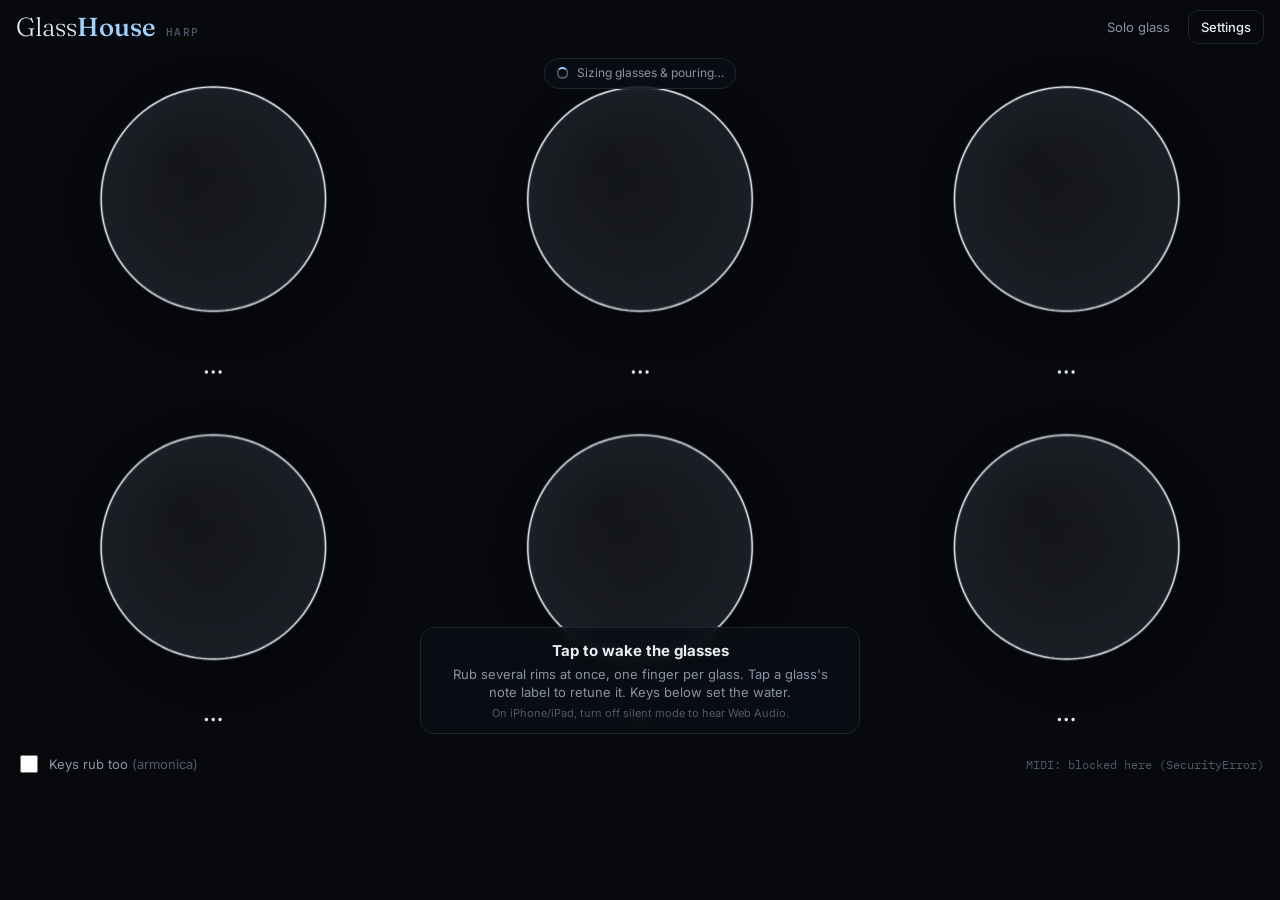
==== harp.html @ 05b10bf4 "Harp: 4-6 multi-touch glasses, auto-tuning by size + water, on-screen keys + Web MIDI, armonica mode" ====
<!DOCTYPE html>
<html lang="en">
<head>
<meta charset="utf-8">
<meta name="viewport" content="width=device-width, initial-scale=1, maximum-scale=1, user-scalable=no, viewport-fit=cover">
<title>GlassHouse · Harp</title>
<link rel="preconnect" href="https://fonts.googleapis.com">
<link href="https://fonts.googleapis.com/css2?family=Fraunces:opsz,wght@9..144,300;9..144,500&family=IBM+Plex+Mono:wght@400;500&family=Inter:wght@400;500;600&display=swap" rel="stylesheet">
<style>:root{--bg:#07090d;--card:#10151d;--line:#1d2531;--ink:#e8edf3;--dim:#8794a6;--faint:#4d5a6b;--accent:#9fd3ff;--water:#3aa6d8;--warm:#f2c38b}
*{box-sizing:border-box;-webkit-tap-highlight-color:transparent}
html,body{margin:0;height:100%;background:var(--bg);color:var(--ink);font:15px/1.4 Inter,system-ui,-apple-system,sans-serif;-webkit-font-smoothing:antialiased;overflow:hidden;overscroll-behavior:none;-webkit-user-select:none;user-select:none;-webkit-touch-callout:none}
.app{height:100dvh;display:grid;grid-template-rows:auto 1fr auto;padding:env(safe-area-inset-top) env(safe-area-inset-right) env(safe-area-inset-bottom) env(safe-area-inset-left)}
header{display:flex;justify-content:space-between;align-items:center;padding:10px 16px 6px}
.brand{display:flex;align-items:baseline;gap:10px}
h1{font:300 26px/1 Fraunces,Georgia,serif;margin:0}h1 span{font-weight:500;color:var(--accent)}
.mode{font:500 11px "IBM Plex Mono",monospace;letter-spacing:.12em;text-transform:uppercase;color:var(--faint)}
nav{display:flex;gap:8px;align-items:center}
a.solo{color:var(--dim);font-size:13px;text-decoration:none;padding:7px 10px}
button{font:500 13px Inter,sans-serif;color:var(--ink);background:#151c26;border:1px solid var(--line);border-radius:10px;padding:8px 12px;cursor:pointer}
button.ghost{background:transparent}
button.primary{background:#1c3348;border-color:#2a4a66;color:#d7ecff}
.stagewrap{position:relative;min-height:0}
#stage{position:absolute;inset:0;width:100%;height:100%;display:block;touch-action:none}
.keysbar{padding:4px 10px 10px}
.keyopts{display:flex;justify-content:space-between;align-items:center;padding:2px 6px 6px;gap:10px}
.tog{display:flex;align-items:center;gap:8px;font-size:13px;color:var(--dim)}
.tog em{font-style:normal;color:var(--faint)}
.tog input{width:18px;height:18px;accent-color:#9fd3ff}
.midi{font:12px "IBM Plex Mono",monospace;color:var(--faint);text-align:right;white-space:nowrap;overflow:hidden;text-overflow:ellipsis}
.midi.on{color:var(--accent)}
#keys{width:100%;height:clamp(70px,12vh,120px);display:block;touch-action:none;border-radius:10px}
.hint{position:absolute;left:0;right:0;bottom:12px;display:flex;justify-content:center;pointer-events:none;transition:opacity .4s}
.hint.gone{opacity:0}
.hint-in{display:flex;flex-direction:column;gap:4px;align-items:center;text-align:center;background:rgba(10,14,20,.82);border:1px solid var(--line);border-radius:14px;padding:12px 16px;max-width:440px;backdrop-filter:blur(6px)}
.hint-in span{color:var(--dim);font-size:13px}.hint-in small{color:var(--faint);font-size:11px}
.busy{position:absolute;top:8px;left:50%;transform:translateX(-50%);display:flex;gap:8px;align-items:center;background:rgba(10,14,20,.85);border:1px solid var(--line);border-radius:20px;padding:6px 12px;font-size:12px;color:var(--dim);opacity:0;transition:opacity .2s;pointer-events:none}
.busy.on{opacity:1}
.spin{width:12px;height:12px;border-radius:50%;border:2px solid var(--faint);border-top-color:var(--accent);animation:sp .8s linear infinite}@keyframes sp{to{transform:rotate(360deg)}}
.sheet{position:fixed;inset:0;display:flex;align-items:flex-end;justify-content:center;background:rgba(0,0,0,.35);opacity:0;pointer-events:none;transition:opacity .2s;z-index:5}
.sheet.on{opacity:1;pointer-events:auto}
.sheet-in{width:min(560px,100%);max-height:86dvh;overflow:auto;background:var(--card);border:1px solid var(--line);border-radius:20px 20px 0 0;padding:14px 18px calc(18px + env(safe-area-inset-bottom));-webkit-user-select:none;user-select:none}
.sheet-head{display:flex;justify-content:space-between;align-items:center;margin-bottom:8px}
.ed-note{display:flex;gap:8px;align-items:center;justify-content:center;margin:6px 0}
.ed-note button{min-width:52px;padding:12px 10px}
.ed-big{display:flex;flex-direction:column;align-items:center;min-width:120px}
.ed-big b{font:300 34px/1 Fraunces,serif}.ed-big span{font:12px "IBM Plex Mono",monospace;color:var(--dim)}
.ed-sub{color:var(--faint);font-size:12.5px;margin:8px 0}
.row{display:flex;flex-direction:column;gap:6px;margin:6px 0 10px}
.row label{font-size:13px;color:var(--dim);display:flex;justify-content:space-between}
.row em{font:normal 500 12.5px "IBM Plex Mono",monospace;color:var(--ink)}
.grid2{display:grid;grid-template-columns:1fr 1fr;gap:0 14px}
.btns{display:flex;gap:8px;flex-wrap:wrap;margin:4px 0 10px}
input[type=range]{width:100%;accent-color:#9fd3ff;height:26px}
select{appearance:none;-webkit-appearance:none;background:#0b0f15;color:var(--ink);border:1px solid var(--line);border-radius:10px;padding:9px 12px;font:inherit;font-size:14px;width:100%}
.seg{display:flex;background:#0b0f15;border:1px solid var(--line);border-radius:11px;padding:3px;gap:3px}
.seg button{flex:1;background:transparent;border:0;color:var(--dim);padding:8px 6px;border-radius:8px}
.seg button.on{background:#1d2735;color:var(--ink)}
</style>
</head>
<body>
<div class="app">
  <header>
    <div class="brand"><h1>Glass<span>House</span></h1><span class="mode">harp</span></div>
    <nav>
      <a href="index.html" class="solo">Solo glass</a>
      <button id="settingsBtn" class="ghost">Settings</button>
    </nav>
  </header>

  <div class="stagewrap">
    <canvas id="stage" aria-label="Glass harp. Rub rims with one finger per glass; tap inside a glass to flick it; tap a label to retune."></canvas>
    <div id="hint" class="hint"><div class="hint-in"><b>Tap to wake the glasses</b><span>Rub several rims at once, one finger per glass. Tap a glass's note label to retune it. Keys below set the water.</span><small>On iPhone/iPad, turn off silent mode to hear Web Audio.</small></div></div>
    <div id="busy" class="busy"><div class="spin"></div><span id="busyMsg">Tuning…</span></div>
  </div>

  <div class="keysbar">
    <div class="keyopts">
      <label class="tog"><input type="checkbox" id="autorub"><span>Keys rub too <em>(armonica)</em></span></label>
      <span id="midiStat" class="midi">MIDI: —</span>
    </div>
    <canvas id="keys" aria-label="Keyboard: each key fills a glass with water to that pitch"></canvas>
  </div>
</div>

<div id="sheet" class="sheet">
  <div class="sheet-in">
    <div class="sheet-head"><b id="edTitle">Glass</b><button id="edClose" class="ghost">Done</button></div>
    <div class="ed-note">
      <button data-d="-12">−oct</button><button data-d="-1">−1</button>
      <div class="ed-big"><b id="edNote">C5</b><span id="edHz">—</span></div>
      <button data-d="1">+1</button><button data-d="12">+oct</button>
    </div>
    <p class="ed-sub">Changing the note re-sizes the glass and pours water to hit the pitch. Or set it by hand:</p>
    <div class="row"><label>Water <em id="edFillOut">—</em></label><input id="edFill" type="range" min="0" max="95" step="0.25"></div>
    <div class="row"><label>Size <em id="edSizeOut">—</em></label><input id="edSize" type="range" min="50" max="160" step="1"></div>
    <div class="row"><label>Shape</label><select id="edShape"></select></div>
  </div>
</div>

<div id="settings" class="sheet">
  <div class="sheet-in">
    <div class="sheet-head"><b>Harp settings</b><button id="setClose" class="ghost">Done</button></div>
    <div class="grid2">
      <div class="row"><label>Glasses</label><div class="seg" id="count"><button data-v="4">4</button><button data-v="5">5</button><button data-v="6" class="on">6</button></div></div>
      <div class="row"><label>Material</label><select id="material"></select></div>
    </div>
    <div class="grid2">
      <div class="row"><label>Root</label><select id="root"></select></div>
      <div class="row"><label>Scale</label><select id="scale"></select></div>
    </div>
    <div class="btns"><button id="tuneScale" class="primary">Tune to scale</button><button id="spread">Spread sizes for keyboard</button></div>
    <div class="row"><label>Finger pressure <em id="pressOut">1.00 N</em></label><input id="press" type="range" min="0.2" max="3" step="0.05" value="1"></div>
    <div class="row"><label>Finger</label><div class="seg" id="cond"><button data-v="wet" class="on">Wet &amp; clean</button><button data-v="dry">Dry</button><button data-v="oily">Oily</button></div></div>
    <div class="grid2">
      <div class="row"><label>Room <em id="reverbOut">30%</em></label><input id="reverb" type="range" min="0" max="100" value="30"></div>
      <div class="row"><label>Volume <em id="volOut">80%</em></label><input id="vol" type="range" min="0" max="100" value="80"></div>
    </div>
    <p class="ed-sub">Each glass is the same physics as the solo page (shell FE, potential-flow water, stick–slip finger), running as an independent voice. A glass's pitch range is set by its size: water can only lower it, by about 9–11 semitones from empty to nearly full.</p>
  </div>
</div>
<script type="text/plain" id="dsp-src">/*  GlassHouse — real-time dynamics (runs inside the AudioWorklet)
 *  ------------------------------------------------------------
 *  Each wet mode (n, m) is a degenerate pair (cos n·θ / sin n·θ shapes). A real
 *  glass is never perfectly axisymmetric, so the pair is split by a tiny
 *  fraction about a fixed "defect" axis — this is what makes real glasses beat.
 *
 *  Finger = fingertip pad: mass m_p on a shear spring/damper (skin) whose base
 *  is your fingertip moving round the rim. Pad ↔ glass contact obeys a
 *  velocity-weakening (Stribeck) friction law, solved implicitly every
 *  sub-step: stick if the force needed to keep zero slip is below μs·F_N,
 *  otherwise slip with μ(|v_rel|)·F_N. The glass side of that solve uses the
 *  exact one-step mobility of all modes at the contact point, so stick–slip
 *  locks to the glass resonance on its own — nothing is told what pitch to make.
 *  Skin also damps radial/axial rim motion under the finger (∝ F_N^0.7).
 *  Sound = far-field pressure from each mode's radiated power with its cos(nθ)
 *  directivity, picked up at two virtual mics in front of the glass.
 */
(function (root) {
  'use strict';
  const TAU = Math.PI * 2;
  const wrap = a => { a = (a + Math.PI) % TAU; if (a < 0) a += TAU; return a - Math.PI; };

  const FINGER = {
    wet:  { mu0: 0.60, d: 0.15, eps: 0.05, beta: 0.0, Dc: 2e-6, vAge: 0.002 },
    dry:  { mu0: 0.85, d: 0.03,  eps: 0.001, beta: 0.6, Dc: 2e-6, vAge: 0.002 },
    oily: { mu0: 0.22, d: 0.004, eps: 0.003, beta: 0.0, Dc: 2e-6, vAge: 0.002 },
  };

  // steady-state friction: logarithmic velocity weakening (rate-and-state form) + viscous term
  function muSteady(fr, v) { return Math.max(0.02, fr.mu0 - fr.d * Math.log((v + fr.eps) / 0.1) + fr.beta * v); }

  class GlassVoice {
    constructor(fs, opt) {
      this.fs = fs; this.os = (opt && opt.os) || 2; this.dt = 1 / (fs * this.os);
      this.N = 0; this.cap = 64; this.alloc(this.cap);
      this.keys = []; this.alpha = 0.37; this.split = 3e-4;
      this.Rrim = 0.036;
      // finger
      this.down = false; this.theta = 0; this.thetaT = 0; this.omT = 0; this.omS = 0;
      this.FN = 1.0; this.fr = FINGER.wet; this.mu = 0.7;
      this.mp = 3e-5; this.kp = 1000; this.cp = 1.5;   // fingertip shear impedance (Wiertlewski & Hayward 2012) this.xp = 0; this.vp = 0; this.vb = 0;
      this.cc0 = 3.0; this.rough = 0.01; this.ridge = 4.5e-4; this.ridgePh = 0; this.nz = 0;
      // taps
      this.tapT = -1; this.tapDur = 4e-4; this.tapF = 0; this.tapTh = 0;
      // mics: viewer is at the bottom of the screen (theta = +pi/2), mics +-25 deg
      this.mic = [Math.PI / 2 + 0.44, Math.PI / 2 - 0.44];
      this.gain = 1 / 0.25;                            // 0.25 Pa -> full scale
      this.stickCount = 0; this.stepCount = 0; this.pAcc = 0; this.pN = 0;
      this.seed = 12345;
    }
    alloc(n) {
      const F = () => new Float64Array(n);
      this.q = F(); this.v = F(); this.w2 = F(); this.dc = F(); this.om = F();
      this.nn = new Int32Array(n); this.isB = new Uint8Array(n);
      this.aT = F(); this.aR = F(); this.aA = F(); this.gL = F(); this.gR = F(); this.G = F();
      this.pT = F(); this.pR = F(); this.pA = F(); this.vs = F();
    }
    rand() { this.seed = (this.seed * 1664525 + 1013904223) >>> 0; return this.seed / 4294967296 * 2 - 1; }

    setModes(list, opt) {
      opt = opt || {};
      if (opt.split != null) this.split = opt.split;
      if (opt.alpha != null) this.alpha = opt.alpha;
      if (opt.Rrim) this.Rrim = opt.Rrim;
      const oldIdx = new Map(); this.keys.forEach((k, i) => oldIdx.set(k, i));
      const oq = this.q, ov = this.v;
      const lim = 1.7 / this.dt, need = list.length * 2;
      if (need > this.cap) { this.cap = need; }
      const q = new Float64Array(this.cap), v = new Float64Array(this.cap);
      const keep = this.q; this.alloc(this.cap);
      const keys = []; let k = 0;
      for (const m of list) {
        if (m.omega > lim) continue;
        for (let b = 0; b < 2; b++) {
          const key = m.key + (b ? 'B' : 'A'), j = oldIdx.get(key);
          if (j != null) { q[k] = oq[j]; v[k] = ov[j]; }
          const om = m.omega * (1 + (b ? 0.5 : -0.5) * this.split);
          this.om[k] = om;
          this.w2[k] = Math.pow(2 / this.dt * Math.sin(om * this.dt / 2), 2);  // pre-warped for symplectic Euler
          this.dc[k] = 2 * m.zeta * om;
          this.nn[k] = m.n; this.isB[k] = b;
          this.aT[k] = m.rimV; this.aR[k] = m.rimR; this.aA[k] = m.rimA; this.G[k] = m.G;
          const fL = this.mic[0] - this.alpha, fR = this.mic[1] - this.alpha;
          this.gL[k] = m.G * (b ? Math.sin(m.n * fL) : Math.cos(m.n * fL));
          this.gR[k] = m.G * (b ? Math.sin(m.n * fR) : Math.cos(m.n * fR));
          keys.push(key); k++;
        }
      }
      this.q = q; this.v = v; this.N = k; this.keys = keys;
    }

    setFinger(f) {
      if (f.FN != null) this.FN = f.FN;
      if (f.cond) this.fr = FINGER[f.cond] || FINGER.wet;
      if (f.down != null) {
        if (f.down && !this.down) { this.mu = muSteady(this.fr, 0); this.theta = f.theta; this.thetaT = f.theta; this.omS = 0; this.xp = 0; this.vp = 0; }
        this.down = f.down;
      }
      if (f.theta != null) this.thetaT = f.theta;
      if (f.omega != null) this.omT = f.omega;
    }
    // true when the glass is silent and untouched: skip it entirely (saves CPU with many glasses)
    quiet() {
      if (this.down || this.tapT >= 0) return false;
      let e = 0; for (let k = 0; k < this.N; k++) e += this.G[k] * (Math.abs(this.v[k]) + this.om[k] * Math.abs(this.q[k]));
      if (e < 3e-6) { if (e > 0) { this.q.fill(0); this.v.fill(0); } return true; }
      return false;
    }
    tap(theta, force) { this.tapT = 0; this.tapTh = theta; this.tapF = force || 6; }
    damp() { this.q.fill(0); this.v.fill(0); }

    // shape factors for oscillator k at angle th
    process(outL, outR, len) {
      const dt = this.dt, os = this.os, N = this.N, fr = this.fr;
      const q = this.q, v = this.v, w2 = this.w2, dc = this.dc, nn = this.nn, isB = this.isB;
      const aT = this.aT, aR = this.aR, aA = this.aA, pT = this.pT, pR = this.pR, pA = this.pA, vs = this.vs;
      const cn = new Float64Array(8), snn = new Float64Array(8), tc = new Float64Array(8), ts = new Float64Array(8);
      const aW = 1 - Math.exp(-dt / 0.018);
      for (let i = 0; i < len; i++) {
        let accL = 0, accR = 0;
        for (let o = 0; o < os; o++) {
          // ---- finger kinematics (smoothed velocity, soft position lock)
          if (this.down) {
            this.omS += (this.omT - this.omS) * aW;
            this.thetaT += this.omT * dt;
            this.theta += this.omS * dt + wrap(this.thetaT - this.theta) * 25 * dt;
            this.vb = this.Rrim * this.omS;
          }
          const ph = this.theta - this.alpha, c1 = Math.cos(ph), s1 = Math.sin(ph);
          cn[0] = 1; snn[0] = 0; cn[1] = c1; snn[1] = s1;
          for (let n = 2; n < 8; n++) { cn[n] = cn[n - 1] * c1 - snn[n - 1] * s1; snn[n] = snn[n - 1] * c1 + cn[n - 1] * s1; }
          let tapping = false, Ft = 0;
          if (this.tapT >= 0) {
            const tp = this.tapTh - this.alpha, c = Math.cos(tp), s = Math.sin(tp);
            tc[0] = 1; ts[0] = 0; tc[1] = c; ts[1] = s;
            for (let n = 2; n < 8; n++) { tc[n] = tc[n - 1] * c - ts[n - 1] * s; ts[n] = ts[n - 1] * c + tc[n - 1] * s; }
            Ft = -this.tapF * Math.sin(Math.PI * this.tapT / this.tapDur);          // inward radial push
            tapping = true; this.tapT += dt; if (this.tapT > this.tapDur) this.tapT = -1;
          }
          // ---- contact geometry + explicit forces
          let vr = 0, va = 0, Y = 0;
          for (let k = 0; k < N; k++) {
            const n = nn[k], C = cn[n], S = snn[n];
            if (isB[k]) { pT[k] = -aT[k] * C; pR[k] = aR[k] * S; pA[k] = aA[k] * S; }
            else { pT[k] = aT[k] * S; pR[k] = aR[k] * C; pA[k] = aA[k] * C; }
            vr += pR[k] * v[k]; va += pA[k] * v[k]; Y += pT[k] * pT[k];
          }
          const cc = this.down ? this.cc0 * Math.sqrt(this.FN) : 0;
          const Fr = -cc * vr, Fa = -cc * va;
          let vg = 0;
          for (let k = 0; k < N; k++) {
            let Q = pR[k] * Fr + pA[k] * Fa;
            if (tapping) { const n = nn[k]; Q += Ft * aR[k] * (isB[k] ? ts[n] : tc[n]); }
            const vk = (v[k] + dt * (-w2[k] * q[k] + Q)) / (1 + dc[k] * dt);
            vs[k] = vk; vg += pT[k] * vk;
          }
          // ---- friction (implicit)
          let F = 0;
          if (this.down && this.FN > 0) {
            const mp = this.mp;
            const vpS = (this.vp + dt * (-this.kp * this.xp + this.cp * this.vb) / mp) / (1 + this.cp * dt / mp);
            const vrel = vpS - vg, Z = dt * (1 / mp + Y);
            // fingerprint ridges + skin micro-roughness modulate the friction coefficient
            this.ridgePh += Math.abs(this.vb) * dt / this.ridge;
            this.nz = 0.97 * this.nz + 0.03 * this.rand();
            const mod = 1 + this.rough * (0.6 * Math.sin(TAU * this.ridgePh) + 4 * this.nz);
            const FN = this.FN, muNow = this.mu * mod;
            const Fs = vrel / Z;
            let vAfter;
            if (Math.abs(Fs) <= muNow * FN) { F = Fs; vAfter = 0; this.stickCount++; }
            else { const sg = vrel > 0 ? 1 : -1; F = sg * muNow * FN; vAfter = vrel - Z * F; }
            // rate-and-state friction: the contact's friction level relaxes toward the
            // steady-state Stribeck value over a slip distance Dc (and re-ages while stuck)
            const av = Math.abs(vAfter);
            const muSS = muSteady(fr, av);
            const rate = fr.tau ? 1 / fr.tau : (av + fr.vAge) / fr.Dc;
            this.mu += (muSS - this.mu) * (1 - Math.exp(-dt * rate));
            this.vp = vpS - dt * F / mp;
            this.xp += dt * (this.vp - this.vb);
            this.stepCount++;
          }
          // ---- update modes, radiate
          let pl = 0, pr = 0;
          const gL = this.gL, gR = this.gR;
          for (let k = 0; k < N; k++) {
            const vk = vs[k] + dt * pT[k] * F;
            v[k] = vk; q[k] += dt * vk;
            pl += gL[k] * vk; pr += gR[k] * vk;
          }
          accL += pl; accR += pr;
        }
        const L = accL / os, R = accR / os;
        this.pAcc += 0.5 * (L * L + R * R); this.pN++;
        outL[i] = L * this.gain; outR[i] = R * this.gain;
      }
    }

    // snapshot for visuals: complex amplitude per oscillator
    snapshot() {
      const N = this.N, amps = new Float64Array(N * 2);
      for (let k = 0; k < N; k++) { amps[2 * k] = this.q[k]; amps[2 * k + 1] = this.v[k] / this.om[k]; }
      const prms = Math.sqrt(this.pAcc / Math.max(1, this.pN));
      const stick = this.stepCount ? this.stickCount / this.stepCount : 0;
      this.pAcc = 0; this.pN = 0; this.stickCount = 0; this.stepCount = 0;
      return { keys: this.keys.slice(), amps, theta: this.theta, down: this.down, prms, stick, vb: this.vb, alpha: this.alpha };
    }
  }

  const api = { GlassVoice, FINGER };
  if (typeof module !== 'undefined' && module.exports) module.exports = api; else root.GlassDSP = api;
})(typeof globalThis !== 'undefined' ? globalThis : this);
</script>
<script type="text/plain" id="phys-src">/*  GlassHouse — physics core
 *  ------------------------------------------------------------
 *  1. Glass bowl = thin elastic shell of revolution (Love first-approximation
 *     strains), discretised along the meridian with C1 Hermite-cubic elements
 *     for u (meridional), v (circumferential), w (normal), one Fourier order n
 *     at a time, clamped where the bowl meets the stem.
 *  2. Liquid = inviscid, incompressible potential flow inside the real bowl
 *     shape, pressure-release free surface (phi = 0; gravity/capillarity are
 *     negligible at audio frequency). Solved by Ritz minimisation of the
 *     kinetic-energy functional -> added-mass matrix in dry-mode coordinates.
 *  3. Wet modes = generalised eigenproblem K q = w^2 (M + M_fluid) q in a
 *     basis of dry modes.
 *  4. Losses per mode: material loss factor, acoustic radiation (exact 2-D
 *     cylindrical-harmonic radiation resistance applied strip-wise along the
 *     bowl height), viscous Stokes boundary layer of the liquid at the wall
 *     (from the potential-flow slip velocity), small support loss.
 */
(function (root) {
  'use strict';

  // ---------------------------------------------------------------- linalg
  function mat(n, m) { const a = new Array(n); for (let i = 0; i < n; i++) a[i] = new Float64Array(m); return a; }

  function cholesky(A) {
    const n = A.length, L = mat(n, n);
    for (let j = 0; j < n; j++) {
      let s = A[j][j];
      const Lj = L[j];
      for (let k = 0; k < j; k++) s -= Lj[k] * Lj[k];
      if (!(s > 0)) throw new Error('matrix not SPD at ' + j + ' (' + s + ')');
      const d = Math.sqrt(s); Lj[j] = d;
      for (let i = j + 1; i < n; i++) {
        const Li = L[i]; let t = A[i][j];
        for (let k = 0; k < j; k++) t -= Li[k] * Lj[k];
        Li[j] = t / d;
      }
    }
    return L;
  }
  function fwdSub(L, b) { const n = L.length, x = new Float64Array(n); for (let i = 0; i < n; i++) { let s = b[i]; const Li = L[i]; for (let k = 0; k < i; k++) s -= Li[k] * x[k]; x[i] = s / Li[i]; } return x; }
  function bwdSubT(L, b) { const n = L.length, x = new Float64Array(n); for (let i = n - 1; i >= 0; i--) { let s = b[i]; for (let k = i + 1; k < n; k++) s -= L[k][i] * x[k]; x[i] = s / L[i][i]; } return x; }
  function cholSolve(L, b) { return bwdSubT(L, fwdSub(L, b)); }

  // Symmetric eigen-decomposition (Householder tridiagonalisation + implicit QL; JAMA port)
  function symEig(A) {
    const n = A.length, V = A.map(r => Float64Array.from(r)), d = new Float64Array(n), e = new Float64Array(n);
    for (let j = 0; j < n; j++) d[j] = V[n - 1][j];
    for (let i = n - 1; i > 0; i--) {
      let scale = 0, h = 0;
      for (let k = 0; k < i; k++) scale += Math.abs(d[k]);
      if (scale === 0) {
        e[i] = d[i - 1];
        for (let j = 0; j < i; j++) { d[j] = V[i - 1][j]; V[i][j] = 0; V[j][i] = 0; }
      } else {
        for (let k = 0; k < i; k++) { d[k] /= scale; h += d[k] * d[k]; }
        let f = d[i - 1], g = Math.sqrt(h); if (f > 0) g = -g;
        e[i] = scale * g; h -= f * g; d[i - 1] = f - g;
        for (let j = 0; j < i; j++) e[j] = 0;
        for (let j = 0; j < i; j++) {
          f = d[j]; V[j][i] = f; g = e[j] + V[j][j] * f;
          for (let k = j + 1; k <= i - 1; k++) { g += V[k][j] * d[k]; e[k] += V[k][j] * f; }
          e[j] = g;
        }
        f = 0;
        for (let j = 0; j < i; j++) { e[j] /= h; f += e[j] * d[j]; }
        const hh = f / (h + h);
        for (let j = 0; j < i; j++) e[j] -= hh * d[j];
        for (let j = 0; j < i; j++) {
          f = d[j]; g = e[j];
          for (let k = j; k <= i - 1; k++) V[k][j] -= (f * e[k] + g * d[k]);
          d[j] = V[i - 1][j]; V[i][j] = 0;
        }
      }
      d[i] = h;
    }
    for (let i = 0; i < n - 1; i++) {
      V[n - 1][i] = V[i][i]; V[i][i] = 1; const h = d[i + 1];
      if (h !== 0) {
        for (let k = 0; k <= i; k++) d[k] = V[k][i + 1] / h;
        for (let j = 0; j <= i; j++) {
          let g = 0;
          for (let k = 0; k <= i; k++) g += V[k][i + 1] * V[k][j];
          for (let k = 0; k <= i; k++) V[k][j] -= g * d[k];
        }
      }
      for (let k = 0; k <= i; k++) V[k][i + 1] = 0;
    }
    for (let j = 0; j < n; j++) { d[j] = V[n - 1][j]; V[n - 1][j] = 0; }
    V[n - 1][n - 1] = 1; e[0] = 0;
    for (let i = 1; i < n; i++) e[i - 1] = e[i];
    e[n - 1] = 0;
    let f = 0, tst1 = 0; const eps = Math.pow(2, -52);
    for (let l = 0; l < n; l++) {
      tst1 = Math.max(tst1, Math.abs(d[l]) + Math.abs(e[l]));
      let m = l;
      while (m < n) { if (Math.abs(e[m]) <= eps * tst1) break; m++; }
      if (m > l) {
        let iter = 0;
        do {
          if (++iter > 200) break;
          let g = d[l], p = (d[l + 1] - g) / (2 * e[l]), r = Math.hypot(p, 1); if (p < 0) r = -r;
          d[l] = e[l] / (p + r); d[l + 1] = e[l] * (p + r);
          const dl1 = d[l + 1]; let h = g - d[l];
          for (let i = l + 2; i < n; i++) d[i] -= h;
          f += h;
          p = d[m]; let c = 1, c2 = c, c3 = c; const el1 = e[l + 1]; let s = 0, s2 = 0;
          for (let i = m - 1; i >= l; i--) {
            c3 = c2; c2 = c; s2 = s;
            g = c * e[i]; h = c * p; r = Math.hypot(p, e[i]);
            e[i + 1] = s * r; s = e[i] / r; c = p / r; p = c * d[i] - s * g;
            d[i + 1] = h + s * (c * g + s * d[i]);
            for (let k = 0; k < n; k++) { h = V[k][i + 1]; V[k][i + 1] = s * V[k][i] + c * h; V[k][i] = c * V[k][i] - s * h; }
          }
          p = -s * s2 * c3 * el1 * e[l] / dl1; e[l] = s * p; d[l] = c * p;
        } while (Math.abs(e[l]) > eps * tst1);
      }
      d[l] = d[l] + f; e[l] = 0;
    }
    const idx = Array.from({ length: n }, (_, i) => i).sort((a, b) => d[a] - d[b]);
    return { values: idx.map(i => d[i]), vectors: idx.map(i => { const v = new Float64Array(n); for (let k = 0; k < n; k++) v[k] = V[k][i]; return v; }) };
  }

  // Generalised symmetric-definite eigenproblem K x = lambda M x, x^T M x = 1
  function genEig(K, M, nKeep) {
    const n = K.length, L = cholesky(M);
    const X = mat(n, n);                              // X = L^-1 K   (column by column)
    const col = new Float64Array(n);
    for (let j = 0; j < n; j++) { for (let i = 0; i < n; i++) col[i] = K[i][j]; const y = fwdSub(L, col); for (let i = 0; i < n; i++) X[i][j] = y[i]; }
    const C = mat(n, n);                              // C = L^-1 X^T
    for (let j = 0; j < n; j++) { for (let i = 0; i < n; i++) col[i] = X[j][i]; const y = fwdSub(L, col); for (let i = 0; i < n; i++) C[i][j] = y[i]; }
    for (let i = 0; i < n; i++) for (let j = 0; j < i; j++) { const a = 0.5 * (C[i][j] + C[j][i]); C[i][j] = a; C[j][i] = a; }
    const { values, vectors } = symEig(C);
    const k = Math.min(nKeep || n, n), out = [];
    for (let i = 0; i < k; i++) out.push({ lambda: values[i], x: bwdSubT(L, vectors[i]) });
    return out;
  }

  // -------------------------------------------------------------- quadrature
  const GL = (function () {
    function rule(n) {                                // Gauss-Legendre on [-1,1]
      const x = new Float64Array(n), w = new Float64Array(n);
      for (let i = 0; i < n; i++) {
        let z = Math.cos(Math.PI * (i + 0.75) / (n + 0.5)), pp = 0;
        for (let it = 0; it < 100; it++) {
          let p1 = 1, p2 = 0;
          for (let j = 1; j <= n; j++) { const p3 = p2; p2 = p1; p1 = ((2 * j - 1) * z * p2 - (j - 1) * p3) / j; }
          pp = n * (z * p1 - p2) / (z * z - 1);
          const z1 = z; z = z1 - p1 / pp; if (Math.abs(z - z1) < 1e-15) break;
        }
        x[i] = z; w[i] = 2 / ((1 - z * z) * pp * pp);
      }
      return { x, w };
    }
    const c = {}; return n => c[n] || (c[n] = rule(n));
  })();

  // Legendre P_0..P_{N-1} and derivatives at X
  function legendre(N, X, P, dP) {
    P[0] = 1; dP[0] = 0; if (N > 1) { P[1] = X; dP[1] = 1; }
    for (let k = 2; k < N; k++) { P[k] = ((2 * k - 1) * X * P[k - 1] - (k - 1) * P[k - 2]) / k; dP[k] = dP[k - 2] + (2 * k - 1) * P[k - 1]; }
  }

  // ----------------------------------------------------------------- Bessel
  const EULER = 0.5772156649015329;
  function besselJ(n, x) { let s = 0, t = Math.pow(x / 2, n); for (let k = 1; k <= n; k++) t /= k; for (let k = 0; k < 80; k++) { s += t; t *= -(x * x / 4) / ((k + 1) * (k + 1 + n)); if (Math.abs(t) < 1e-18 * Math.abs(s)) break; } return s; }
  function besselY(n, x) {                            // A&S 9.1.11, integer n >= 0
    const h = x / 2; let s1 = 0;
    if (n > 0) { const fact = [1]; for (let i = 1; i <= n; i++) fact[i] = fact[i - 1] * i; for (let k = 0; k < n; k++) s1 += fact[n - k - 1] / fact[k] * Math.pow(h * h, k); s1 *= -Math.pow(h, -n) / Math.PI; }
    const s2 = 2 / Math.PI * Math.log(h) * besselJ(n, x);
    let psiK = -EULER, psiNK = -EULER; for (let i = 1; i <= n; i++) psiNK += 1 / i;
    let t = Math.pow(h, n); for (let i = 1; i <= n; i++) t /= i;          // (h^n)/(0! n!)
    let s3 = 0;
    for (let k = 0; k < 80; k++) {
      s3 += (psiK + psiNK) * t;
      t *= -(h * h) / ((k + 1) * (n + k + 1)); psiK += 1 / (k + 1); psiNK += 1 / (n + k + 1);
      if (Math.abs(t) < 1e-18) break;
    }
    return s1 + s2 - s3 / Math.PI;
  }
  // Real part of the specific radiation impedance of a cylinder vibrating as cos(n theta):
  //   z_n = i rho c H_n(ka)/H_n'(ka);  Re z_n = rho c * (2/(pi ka)) / |H_n'(ka)|^2  (Wronskian)
  function radResistance(n, x, rhoC) {
    const dJ = n === 0 ? -besselJ(1, x) : 0.5 * (besselJ(n - 1, x) - besselJ(n + 1, x));
    const dY = n === 0 ? -besselY(1, x) : 0.5 * (besselY(n - 1, x) - besselY(n + 1, x));
    return rhoC * (2 / (Math.PI * x)) / (dJ * dJ + dY * dY);
  }

  // --------------------------------------------------------------- geometry
  // Midsurface meridian = cubic Bezier in (r, z) [mm], P0 at stem junction.
  function makeGeometry(P, scale, tRim, tBase) {
    const S = scale * 1e-3;
    const p = P.map(q => [q[0] * S, q[1] * S]);
    function bz(t) {
      const u = 1 - t;
      const r = u * u * u * p[0][0] + 3 * u * u * t * p[1][0] + 3 * u * t * t * p[2][0] + t * t * t * p[3][0];
      const z = u * u * u * p[0][1] + 3 * u * u * t * p[1][1] + 3 * u * t * t * p[2][1] + t * t * t * p[3][1];
      const d1 = (a, b) => 3 * (u * u * (p[1][a] - p[0][a]) + 2 * u * t * (p[2][a] - p[1][a]) + t * t * (p[3][a] - p[2][a]));
      const d2 = a => 6 * (u * (p[2][a] - 2 * p[1][a] + p[0][a]) + t * (p[3][a] - 2 * p[2][a] + p[1][a]));
      const d3 = a => 6 * (p[3][a] - 3 * p[2][a] + 3 * p[1][a] - p[0][a]);
      return { r, z, rt: d1(0), zt: d1(1), rtt: d2(0), ztt: d2(1), rttt: d3(0), zttt: d3(1) };
    }
    const NT = 4000, Ts = new Float64Array(NT + 1), Ss = new Float64Array(NT + 1);
    let prev = Math.hypot(bz(0).rt, bz(0).zt);
    for (let i = 1; i <= NT; i++) {                   // Simpson per sub-interval
      const t0 = (i - 1) / NT, t1 = i / NT, tm = 0.5 * (t0 + t1);
      const bm = bz(tm), b1 = bz(t1), sm = Math.hypot(bm.rt, bm.zt), s1 = Math.hypot(b1.rt, b1.zt);
      Ss[i] = Ss[i - 1] + (t1 - t0) * (prev + 4 * sm + s1) / 6; Ts[i] = t1; prev = s1;
    }
    const L = Ss[NT];
    function tOfS(s) {
      if (s <= 0) return 0; if (s >= L) return 1;
      let lo = 0, hi = NT; while (hi - lo > 1) { const m = (lo + hi) >> 1; if (Ss[m] < s) lo = m; else hi = m; }
      let t = Ts[lo] + (s - Ss[lo]) / (Ss[hi] - Ss[lo]) * (Ts[hi] - Ts[lo]);
      const b = bz(t); t += 0; return t;
    }
    function thick(s) { const x = 1 - s / L; return tRim + (tBase - tRim) * x * x; }
    function at(s) {
      const b = bz(tOfS(s));
      const sig = Math.hypot(b.rt, b.zt), c = b.rt / sig, sn = b.zt / sig;
      const N = b.rt * b.ztt - b.zt * b.rtt, Nt = b.rt * b.zttt - b.zt * b.rttt;
      const sigt = (b.rt * b.rtt + b.zt * b.ztt) / sig;
      const k1 = N / (sig * sig * sig);
      const dk1 = (Nt / (sig * sig * sig) - 3 * N * sigt / (sig * sig * sig * sig)) / sig;
      const k2 = sn / b.r, dk2 = c * (k1 - k2) / b.r;
      return { r: b.r, z: b.z, c, sn, k1, dk1, k2, dk2, t: thick(s) };
    }
    // inner (liquid-side) surface table, z made monotone
    const NI = 800, inner = { s: new Float64Array(NI + 1), r: new Float64Array(NI + 1), z: new Float64Array(NI + 1) };
    for (let i = 0; i <= NI; i++) {
      const s = L * i / NI, g = at(s);
      inner.s[i] = s; inner.r[i] = g.r - 0.5 * g.t * g.sn; inner.z[i] = g.z + 0.5 * g.t * g.c;
      if (i > 0 && inner.z[i] <= inner.z[i - 1]) inner.z[i] = inner.z[i - 1] + 1e-9;
    }
    function innerAtZ(zq) {                           // returns {r, s}
      const Z = inner.z; if (zq <= Z[0]) return { r: inner.r[0], s: 0 };
      if (zq >= Z[NI]) return { r: inner.r[NI], s: L };
      let lo = 0, hi = NI; while (hi - lo > 1) { const m = (lo + hi) >> 1; if (Z[m] < zq) lo = m; else hi = m; }
      const f = (zq - Z[lo]) / (Z[hi] - Z[lo]);
      return { r: inner.r[lo] + f * (inner.r[hi] - inner.r[lo]), s: inner.s[lo] + f * (inner.s[hi] - inner.s[lo]) };
    }
    let rMaxOuter = 0; for (let i = 0; i <= 200; i++) { const g = at(L * i / 200); rMaxOuter = Math.max(rMaxOuter, g.r + 0.5 * g.t * g.sn); }
    const rim = at(L);
    return { L, at, thick, inner, innerAtZ, zFloor: inner.z[0], zRimIn: inner.z[NI], rim, rimR: rim.r, rMaxOuter, profileT: bz };
  }

  // -------------------------------------------------------- shell FE (order n)
  function hermite(x, h, N, dN, ddN) {
    const x2 = x * x, x3 = x2 * x;
    N[0] = 1 - 3 * x2 + 2 * x3; N[1] = h * (x - 2 * x2 + x3); N[2] = 3 * x2 - 2 * x3; N[3] = h * (x3 - x2);
    dN[0] = (-6 * x + 6 * x2) / h; dN[1] = (1 - 4 * x + 3 * x2); dN[2] = (6 * x - 6 * x2) / h; dN[3] = (3 * x2 - 2 * x);
    ddN[0] = (-6 + 12 * x) / (h * h); ddN[1] = (-4 + 6 * x) / h; ddN[2] = (6 - 12 * x) / (h * h); ddN[3] = (6 * x - 2) / h;
  }
  const FIELD_OFF = { U: 0, V: 2, W: 4 };
  const LOC = f => [FIELD_OFF[f], FIELD_OFF[f] + 1, 6 + FIELD_OFF[f], 6 + FIELD_OFF[f] + 1];
  const LU = LOC('U'), LV = LOC('V'), LW = LOC('W');

  function shellModes(geo, matl, n, opts) {
    opts = opts || {};
    const Ne = opts.Ne || 36, nKeep = opts.nKeep || 8, clamp = opts.clamp !== false;
    const L = geo.L, nodes = new Float64Array(Ne + 1);
    for (let i = 0; i <= Ne; i++) { const x = i / Ne; nodes[i] = L * (0.6 * x + 0.4 * x * x); } // finer near the clamp
    const nd = 6 * (Ne + 1), K = mat(nd, nd), M = mat(nd, nd);
    const E = matl.E, nu = matl.nu, rho = matl.rho, q = GL(5);
    const N = new Float64Array(4), dN = new Float64Array(4), ddN = new Float64Array(4);
    const rows = Array.from({ length: 9 }, () => new Float64Array(12)); // e1 e2 g k1 k2 tw | U V W
    for (let e = 0; e < Ne; e++) {
      const sa = nodes[e], h = nodes[e + 1] - sa, base = 6 * e;
      for (let iq = 0; iq < q.x.length; iq++) {
        const x = 0.5 * (q.x[iq] + 1), wq = 0.5 * q.w[iq] * h, s = sa + x * h, g = geo.at(s);
        hermite(x, h, N, dN, ddN);
        for (const r of rows) r.fill(0);
        const [e1, e2, gm, kb1, kb2, tw, mU, mV, mW] = rows;
        const r = g.r, c = g.c, k1 = g.k1, k2 = g.k2, dk1 = g.dk1, dk2 = g.dk2;
        for (let a = 0; a < 4; a++) {
          const iu = LU[a], iv = LV[a], iw = LW[a];
          const U = N[a], Up = dN[a], V = N[a], Vp = dN[a], W = N[a], Wp = dN[a], Wpp = ddN[a];
          // contributions of U-dof
          e1[iu] += Up; e2[iu] += c * U / r; gm[iu] += -n * U / r;
          { const B1 = k1 * U, B1p = dk1 * U + k1 * Up; kb1[iu] += B1p; kb2[iu] += c * B1 / r; tw[iu] += -n * B1 / r; }
          mU[iu] += U;
          // V-dof
          e2[iv] += n * V / r; gm[iv] += Vp - c * V / r;
          { const B2 = k2 * V, B2p = dk2 * V + k2 * Vp; kb2[iv] += n * B2 / r; tw[iv] += B2p - c * B2 / r; }
          mV[iv] += V;
          // W-dof
          e1[iw] += k1 * W; e2[iw] += k2 * W;
          { const B1 = -Wp, B1p = -Wpp, B2 = n * W / r, B2p = n * (Wp / r - c * W / (r * r));
            kb1[iw] += B1p; kb2[iw] += (n * B2 + c * B1) / r; tw[iw] += B2p - c * B2 / r - n * B1 / r; }
          mW[iw] += W;
        }
        const t = g.t, Cm = E * t / (1 - nu * nu), Db = E * t * t * t / (12 * (1 - nu * nu));
        const dA = Math.PI * r * wq, mu = rho * t * dA, G = 0.5 * (1 - nu);
        for (let i = 0; i < 12; i++) {
          const Ki = K[base + i], Mi = M[base + i];
          for (let j = 0; j < 12; j++) {
            Ki[base + j] += dA * (Cm * (e1[i] * e1[j] + e2[i] * e2[j] + nu * (e1[i] * e2[j] + e2[i] * e1[j]) + G * gm[i] * gm[j])
                                + Db * (kb1[i] * kb1[j] + kb2[i] * kb2[j] + nu * (kb1[i] * kb2[j] + kb2[i] * kb1[j]) + G * tw[i] * tw[j]));
            Mi[base + j] += mu * (mU[i] * mU[j] + mV[i] * mV[j] + mW[i] * mW[j]);
          }
        }
      }
    }
    const fixed = new Set(clamp ? [0, 2, 4, 5] : []);
    const free = []; for (let i = 0; i < nd; i++) if (!fixed.has(i)) free.push(i);
    const Kr = mat(free.length, free.length), Mr = mat(free.length, free.length);
    for (let i = 0; i < free.length; i++) for (let j = 0; j < free.length; j++) { Kr[i][j] = K[free[i]][free[j]]; Mr[i][j] = M[free[i]][free[j]]; }
    const sol = genEig(Kr, Mr, nKeep);
    return sol.map(m => {
      const x = new Float64Array(nd); free.forEach((gi, i) => x[gi] = m.x[i]);
      return { n, omega: Math.sqrt(Math.max(m.lambda, 0)), x, nodes };
    });
  }

  // evaluate a mode's fields at arclength s
  function modeAt(mode, s, out) {
    const nodes = mode.nodes, Ne = nodes.length - 1;
    let e = 0, lo = 0, hi = Ne; if (s >= nodes[Ne]) e = Ne - 1; else { while (hi - lo > 1) { const m = (lo + hi) >> 1; if (nodes[m] <= s) lo = m; else hi = m; } e = lo; }
    const h = nodes[e + 1] - nodes[e], x = Math.min(1, Math.max(0, (s - nodes[e]) / h));
    const N = _N, dN = _dN, ddN = _ddN; hermite(x, h, N, dN, ddN);
    const b = 6 * e, X = mode.x; out = out || {};
    const f = (off, arr) => arr[0] * X[b + off] + arr[1] * X[b + off + 1] + arr[2] * X[b + 6 + off] + arr[3] * X[b + 6 + off + 1];
    out.U = f(0, N); out.Up = f(0, dN); out.V = f(2, N); out.Vp = f(2, dN); out.W = f(4, N); out.Wp = f(4, dN);
    return out;
  }
  const _N = new Float64Array(4), _dN = new Float64Array(4), _ddN = new Float64Array(4);

  // ---------------------------------------------------------- liquid (Ritz)
  function liquidCoupling(geo, n, dry, hLevel, opts) {
    opts = opts || {};
    const zf = geo.zFloor, H = hLevel - zf;
    if (H < 1e-4) return null;
    const Np = opts.Np || 6, Nq = opts.Nq || 6, Nb = Np * Nq;
    const top = geo.innerAtZ(hLevel), sH = top.s;
    let Rs = top.r; for (let i = 0; i <= 40; i++) Rs = Math.max(Rs, geo.innerAtZ(zf + H * i / 40).r);
    const Pp = new Float64Array(Np), dPp = new Float64Array(Np), Pq = new Float64Array(Nq), dPq = new Float64Array(Nq);
    const phi = new Float64Array(Nb), phR = new Float64Array(Nb), phZ = new Float64Array(Nb), phOr = new Float64Array(Nb);
    function basis(r, z) {
      const rho = r / Rs, X = 2 * rho * rho - 1, zh = Math.max(0, (z - zf) / H), Y = 2 * zh - 1, hz = hLevel - z;
      legendre(Np, X, Pp, dPp); legendre(Nq, Y, Pq, dPq);
      const rn = Math.pow(rho, n), rn1 = n > 0 ? Math.pow(rho, n - 1) : 0;
      for (let p = 0; p < Np; p++) for (let qq = 0; qq < Nq; qq++) {
        const k = p * Nq + qq, PP = Pp[p], PQ = Pq[qq];
        phi[k] = hz * rn * PP * PQ;
        phOr[k] = hz * rn1 / Rs * PP * PQ;                       // phi / r
        phR[k] = hz * PQ * (n * rn1 / Rs * PP + rn * dPp[p] * 4 * rho / Rs);
        phZ[k] = rn * PP * (-PQ + hz * dPq[qq] * 2 / H);
      }
    }
    // stiffness-like matrix A = pi * int (grad phi_k . grad phi_l) r dr dz
    const A = mat(Nb, Nb), qz = GL(4), qr = GL(16), NZ = 14;
    let vol = 0;
    for (let iz = 0; iz < NZ; iz++) for (let a = 0; a < qz.x.length; a++) {
      const u = (iz + 0.5 * (qz.x[a] + 1)) / NZ, wu = 0.5 * qz.w[a] / NZ;
      const z = zf + H * u * u, wz = wu * 2 * H * u, R = geo.innerAtZ(z).r;
      vol += Math.PI * R * R * wz;
      for (let b = 0; b < qr.x.length; b++) {
        const r = 0.5 * R * (qr.x[b] + 1), w = Math.PI * wz * 0.5 * R * qr.w[b] * r;
        basis(r, z);
        for (let k = 0; k < Nb; k++) {
          const ak = phR[k] * w, bk = phZ[k] * w, ck = n * n * phOr[k] * w, Ak = A[k];
          for (let l = 0; l <= k; l++) Ak[l] += ak * phR[l] + bk * phZ[l] + ck * phOr[l];
        }
      }
    }
    let tr = 0; for (let k = 0; k < Nb; k++) { for (let l = 0; l < k; l++) A[l][k] = A[k][l]; tr += A[k][k]; }
    for (let k = 0; k < Nb; k++) A[k][k] += 1e-11 * tr / Nb;
    const LA = cholesky(A);
    // wall integrals over the wetted inner surface
    const nm = dry.length, qs = GL(4), NS = 36, wall = [];
    const bvec = Array.from({ length: nm }, () => new Float64Array(Nb)), fld = {};
    for (let is = 0; is < NS; is++) for (let a = 0; a < qs.x.length; a++) {
      const s = sH * (is + 0.5 * (qs.x[a] + 1)) / NS, ws = sH * 0.5 * qs.w[a] / NS, g = geo.at(s);
      const r = g.r - 0.5 * g.t * g.sn, z = Math.min(hLevel, g.z + 0.5 * g.t * g.c);
      basis(r, z);
      const pt = { w: ws, r, phi: Float64Array.from(phi), dphiT: new Float64Array(Nb), phOr: Float64Array.from(phOr), U: new Float64Array(nm), V: new Float64Array(nm) };
      for (let k = 0; k < Nb; k++) pt.dphiT[k] = phR[k] * g.c + phZ[k] * g.sn;
      for (let m = 0; m < nm; m++) {
        modeAt(dry[m], s, fld); pt.U[m] = fld.U; pt.V[m] = fld.V;
        const f = Math.PI * ws * fld.W * r, bm = bvec[m];
        for (let k = 0; k < Nb; k++) bm[k] += f * phi[k];
      }
      wall.push(pt);
    }
    const cvec = bvec.map(b => cholSolve(LA, b));
    const Mf = mat(nm, nm);
    for (let i = 0; i < nm; i++) for (let j = 0; j < nm; j++) { let s = 0; for (let k = 0; k < Nb; k++) s += bvec[i][k] * cvec[j][k]; Mf[i][j] = s; }
    for (let i = 0; i < nm; i++) for (let j = 0; j < i; j++) { const a = 0.5 * (Mf[i][j] + Mf[j][i]); Mf[i][j] = a; Mf[j][i] = a; }
    // slip-velocity fields (fluid tangential velocity minus wall velocity) per dry mode at wall points
    for (const pt of wall) {
      pt.fs = new Float64Array(nm); pt.ft = new Float64Array(nm);
      for (let m = 0; m < nm; m++) {
        let a = 0, b = 0; const c = cvec[m];
        for (let k = 0; k < Nb; k++) { a += c[k] * pt.dphiT[k]; b += c[k] * pt.phOr[k]; }
        pt.fs[m] = a - pt.U[m]; pt.ft[m] = -n * b - pt.V[m];
      }
      delete pt.phi; delete pt.dphiT; delete pt.phOr;
    }
    return { Mf, wall, sH, vol };
  }

  // ------------------------------------------------------------- materials
  const MATERIALS = {
    leadCrystal: { name: 'Lead crystal (24–30% PbO)', E: 58e9, rho: 3050, nu: 0.23, eta: 2.5e-4 },
    sodaLime: { name: 'Soda-lime glass', E: 72e9, rho: 2500, nu: 0.22, eta: 1.0e-3 },
    borosilicate: { name: 'Borosilicate', E: 64e9, rho: 2230, nu: 0.20, eta: 5.0e-4 },
    fusedQuartz: { name: 'Fused quartz', E: 72.5e9, rho: 2200, nu: 0.17, eta: 4.0e-6 },
  };
  const SHAPES = {
    bordeaux: { name: 'Bordeaux', P: [[4.5, 0], [42, 0], [52, 62], [36, 102]] },
    burgundy: { name: 'Burgundy balloon', P: [[4.5, 0], [58, 0], [64, 70], [40, 100]] },
    tulip: { name: 'Tulip (flared rim)', P: [[4.5, 0], [40, 0], [26, 70], [38, 108]] },
    snifter: { name: 'Brandy snifter', P: [[4.5, 0], [62, 0], [70, 78], [31, 102]] },
    flute: { name: 'Champagne flute', P: [[3.5, 0], [18, 0], [27, 85], [25, 165]] },
  };
  const AIR = { rho: 1.204, c: 343.2 };
  const WATER = { rho: 998, nu: 1.0e-6 };

  // ----------------------------------------------------------- top level
  // Build dry modal model of the glass (expensive; on shape/material change)
  function buildGlass(cfg) {
    const shape = SHAPES[cfg.shape] || SHAPES.bordeaux, m = MATERIALS[cfg.material] || MATERIALS.leadCrystal;
    const tRim = cfg.tRim || 1.2e-3, tBase = tRim * (cfg.baseRatio || 2.4);
    const geo = makeGeometry(shape.P, cfg.scale || 1, tRim, tBase);
    const orders = cfg.orders || [2, 3, 4, 5, 6], byN = {};
    for (const n of orders) byN[n] = shellModes(geo, m, n, { Ne: cfg.Ne || 36, nKeep: cfg.nKeep || 8 });
    return { cfg, geo, mat: m, shape, byN, orders };
  }

  // Wet modes + losses for a fill fraction (cheap; live while dragging)
  function wetModes(glass, fill, opts) {
    opts = opts || {};
    const { geo, mat: m } = glass, fmax = opts.fmax || 15000, perN = opts.perN || 3, listenerR = opts.listenerR || 0.5;
    const h = geo.zFloor + fill * (geo.zRimIn - geo.zFloor);
    const out = []; let vol = 0, sH = 0;
    const qs = GL(4), NS = 30, fld = {};
    for (const n of (opts.orders || glass.orders)) {
      const dry = glass.byN[n], nm = dry.length;
      const liq = fill > 0.003 ? liquidCoupling(geo, n, dry, h) : null;
      if (liq) { vol = liq.vol; sH = liq.sH; }
      let modes;
      if (liq) {
        const Kr = mat(nm, nm), Mr = mat(nm, nm);
        for (let i = 0; i < nm; i++) { Kr[i][i] = dry[i].omega * dry[i].omega; for (let j = 0; j < nm; j++) Mr[i][j] = (i === j ? 1 : 0) + WATER.rho * liq.Mf[i][j]; }
        modes = genEig(Kr, Mr, nm).map(s => ({ omega: Math.sqrt(s.lambda), X: s.x }));
      } else modes = dry.map((d, i) => { const X = new Float64Array(nm); X[i] = 1; return { omega: d.omega, X }; });
      const dryOmega = dry.map(d => d.omega);
      let count = 0;
      for (let j = 0; j < modes.length && count < perN; j++) {
        const { omega, X } = modes[j], f = omega / (2 * Math.PI);
        if (f > fmax) break;
        // fields of the wet mode at rim, waterline; radiation integral over outer surface
        const comb = s => { let U = 0, V = 0, W = 0; for (let i = 0; i < nm; i++) { modeAt(dry[i], s, fld); U += X[i] * fld.U; V += X[i] * fld.V; W += X[i] * fld.W; } return { U, V, W }; };
        const rim = comb(geo.L), gR = geo.rim;
        const rimR = rim.U * gR.c + rim.W * gR.sn, rimA = rim.U * gR.sn - rim.W * gR.c;
        const kAir = omega / AIR.c;
        let cRad = 0;
        for (let is = 0; is < NS; is++) for (let a = 0; a < qs.x.length; a++) {
          const s = geo.L * (is + 0.5 * (qs.x[a] + 1)) / NS, ws = geo.L * 0.5 * qs.w[a] / NS, g = geo.at(s), F = comb(s);
          const ro = g.r + 0.5 * g.t * g.sn, vr = F.W * g.sn + F.U * g.c;
          cRad += Math.PI * ws * radResistance(n, kAir * ro, AIR.rho * AIR.c) * vr * vr * ro * g.sn; // strip of height ds*sin(psi)
        }
        let cVis = 0;
        if (liq) {
          let I = 0;
          for (const pt of liq.wall) { let ds = 0, dt = 0; for (let i = 0; i < nm; i++) { ds += X[i] * pt.fs[i]; dt += X[i] * pt.ft[i]; } I += Math.PI * pt.w * (ds * ds + dt * dt) * pt.r; }
          cVis = WATER.rho * Math.sqrt(WATER.nu * omega / 2) * I;
        }
        let wl = 0; if (liq) { const F = comb(sH), g = geo.at(sH); wl = F.W * g.sn + F.U * g.c; }
        let shape = null;
        if (opts.shapes) { const NSH = 48; shape = new Float32Array(NSH + 1); for (let i = 0; i <= NSH; i++) { const F = comb(geo.L * i / NSH); shape[i] = F.W; } }
        const zMat = m.eta / 2, zRad = cRad / (2 * omega), zVis = cVis / (2 * omega), zSup = 1.5e-5;
        const zeta = zMat + zRad + zVis + zSup;
        out.push({
          key: n + ':' + j, n, m: j, f, omega, fDry: dryOmega[j] / (2 * Math.PI),
          zeta, Q: 1 / (2 * zeta), zMat, zRad, zVis, zSup,
          rimV: rim.V, rimR, rimA, wl, shape,
          G: Math.sqrt(2 * AIR.rho * AIR.c * cRad / (4 * Math.PI * listenerR * listenerR)),
        });
        count++;
      }
    }
    return { modes: out.sort((a, b) => a.f - b.f), h, volume: vol, sH, fill };
  }

  // quick profile sampler for drawing (mm)
  function profile(glass, N) {
    const g = glass.geo, pts = [];
    for (let i = 0; i <= N; i++) { const s = g.L * i / N, a = g.at(s); pts.push({ r: a.r, z: a.z, t: a.t, c: a.c, sn: a.sn }); }
    return pts;
  }

  // ------------------------------------------------- multi-glass service (worker-friendly)
  function makeService() {
    const store = new Map(), baseF = new Map();
    const strip = m => { const { shape, ...r } = m; return r; };
    function f2(glass, fill) { const w = wetModes(glass, fill, { perN: 1, fmax: 6000, orders: [2] }); return w.modes.length ? w.modes[0].f : NaN; }
    function build(id, cfg) {
      const glass = buildGlass(Object.assign({ Ne: 30, nKeep: 6 }, cfg));
      const N = 38, fills = [], hz = [];
      for (let i = 0; i <= N; i++) { const f = 0.95 * i / N; fills.push(f); hz.push(f2(glass, f)); }
      const G = { glass, cfg, fills, hz }; store.set(id, G); return G;
    }
    function info(G) { const g = G.glass.geo; return { rimR: g.rimR, rMax: g.rMaxOuter, rimT: g.rim.t, fDry: G.hz[0], fFull: G.hz[G.hz.length - 1], scale: G.cfg.scale || 1 }; }
    function wet(G, fill) {
      const w = wetModes(G.glass, fill, { perN: 1, fmax: 12000 }), g = G.glass.geo;
      const m2 = w.modes.find(m => m.n === 2);
      return { fill, modes: w.modes.map(strip), volume: w.volume, waterR: fill > 0.003 ? g.innerAtZ(w.h).r : 0, f: m2 ? m2.f : NaN };
    }
    function fillFor(G, hz) {
      const H = G.hz, F = G.fills, n = H.length - 1;
      if (hz >= H[0]) return { fill: 0, ok: hz <= H[0] * 1.003 };
      if (hz <= H[n]) return { fill: F[n], ok: hz >= H[n] * 0.997 };
      let i = 0; while (H[i + 1] > hz) i++;
      let a = F[i], b = F[i + 1], fa = H[i] - hz, fb = H[i + 1] - hz, x = a + (b - a) * fa / (fa - fb);
      for (let it = 0; it < 2; it++) {                    // secant polish against the full solve
        const fx = f2(G.glass, x) - hz; if (Math.abs(fx) < 0.02) break;
        if (fx > 0) { a = x; fa = fx; } else { b = x; fb = fx; }
        x = a + (b - a) * fa / (fa - fb);
      }
      return { fill: x, ok: true };
    }
    function scaleFor(cfg, hz, ratio) {                  // shell freq ~ t/R^2, refined by actual solves
      const key = cfg.shape + '|' + cfg.material + '|' + cfg.tRim;
      let f1 = baseF.get(key);
      if (!f1) { f1 = buildGlass(Object.assign({}, cfg, { scale: 1, orders: [2], Ne: 24, nKeep: 2 })).byN[2][0].omega / (2 * Math.PI); baseF.set(key, f1); }
      const want = hz / ratio; let s = Math.sqrt(f1 / want);
      s = Math.min(1.6, Math.max(0.5, s));
      const fs = buildGlass(Object.assign({}, cfg, { scale: s, orders: [2], Ne: 24, nKeep: 2 })).byN[2][0].omega / (2 * Math.PI);
      s = Math.min(1.6, Math.max(0.5, s * Math.sqrt(fs / want)));
      return s;
    }
    function handle(m) {
      switch (m.cmd) {
        case 'build': { const G = build(m.id, m.cfg); return { id: m.id, info: info(G), wet: wet(G, m.fill || 0) }; }
        case 'fill': { const G = store.get(m.id); return { id: m.id, wet: wet(G, m.fill) }; }
        case 'tune': { const G = store.get(m.id), r = fillFor(G, m.hz); return { id: m.id, inRange: r.ok, wet: wet(G, r.fill) }; }
        case 'fit': {
          const cfg = Object.assign({}, m.cfg); cfg.scale = scaleFor(cfg, m.hz, m.ratio || 0.86);
          const G = build(m.id, cfg), r = fillFor(G, m.hz);
          return { id: m.id, info: info(G), inRange: r.ok, wet: wet(G, r.fill) };
        }
      }
      return { id: m.id, error: 'unknown cmd' };
    }
    return { handle };
  }

  const api = { makeService, buildGlass, wetModes, profile, MATERIALS, SHAPES, AIR, WATER, _t: { makeGeometry, shellModes, liquidCoupling, besselJ, besselY, radResistance, genEig, symEig, modeAt, cholesky, cholSolve, GL } };
  if (typeof module !== 'undefined' && module.exports) module.exports = api; else root.GlassPhysics = api;
})(typeof self !== 'undefined' ? self : this);
</script>
<script>(() => {
  'use strict';
  const $ = id => document.getElementById(id);
  const TAU = Math.PI * 2;
  const wrap = a => { a = (a + Math.PI) % TAU; if (a < 0) a += TAU; return a - Math.PI; };
  const mtof = m => 440 * Math.pow(2, (m - 69) / 12), ftom = f => 69 + 12 * Math.log2(f / 440);
  const NOTES = ['C', 'C♯', 'D', 'E♭', 'E', 'F', 'F♯', 'G', 'A♭', 'A', 'B♭', 'B'];
  const nn = m => NOTES[((Math.round(m) % 12) + 12) % 12] + (Math.floor(Math.round(m) / 12) - 1);
  const ALPHA = 0.37, EXAG = 30, OUT_PA = 1.2, NTH = 120;
  const SCALES = {
    majorPent: { name: 'Major pentatonic', s: [0, 2, 4, 7, 9] }, major: { name: 'Major', s: [0, 2, 4, 5, 7, 9, 11] },
    minorPent: { name: 'Minor pentatonic', s: [0, 3, 5, 7, 10] }, minor: { name: 'Natural minor', s: [0, 2, 3, 5, 7, 8, 10] },
    wholeTone: { name: 'Whole tone', s: [0, 2, 4, 6, 8, 10] }, chromatic: { name: 'Chromatic', s: [0, 1, 2, 3, 4, 5, 6, 7, 8, 9, 10, 11] },
  };
  const SHAPES = { bordeaux: 'Bordeaux', burgundy: 'Burgundy balloon', tulip: 'Tulip (flared rim)', snifter: 'Brandy snifter', flute: 'Champagne flute' };
  const MATERIALS = { leadCrystal: 'Lead crystal', sodaLime: 'Soda-lime glass', borosilicate: 'Borosilicate', fusedQuartz: 'Fused quartz' };
  const S = { count: 6, root: 72, scale: 'majorPent', material: 'leadCrystal', tRim: 1.2e-3, FN: 1.0, cond: 'wet', reverb: 0.3, vol: 0.8, autorub: false };

  // ------------------------------------------------------------ physics service (Web Worker)
  const physSrc = $('phys-src').textContent;
  const svc = (() => {
    let worker = null, local = null, n = 0; const pending = new Map();
    const useLocal = () => {
      if (!local) { if (!window.GlassPhysics) (new Function(physSrc))(); local = window.GlassPhysics.makeService(); }
      worker = null; for (const [req, p] of pending) { pending.delete(req); setTimeout(() => p.res(local.handle(p.m)), 0); }
    };
    try {
      const code = physSrc + '\nconst S = GlassPhysics.makeService(); onmessage = e => { const m = e.data; let r; try { r = S.handle(m); } catch (err) { r = { id: m.id, error: String(err) }; } r.req = m.req; postMessage(r); };';
      worker = new Worker(URL.createObjectURL(new Blob([code], { type: 'application/javascript' })));
      worker.onmessage = e => { const p = pending.get(e.data.req); if (p) { pending.delete(e.data.req); p.res(e.data); } };
      worker.onerror = e => { console.warn('physics worker failed; running on main thread', e.message); useLocal(); };
    } catch (e) { console.warn('no worker', e); }
    return {
      call(m) {
        return new Promise(res => {
          m.req = ++n;
          if (worker) { pending.set(m.req, { res, m }); worker.postMessage(m); }
          else { if (!local) useLocal(); setTimeout(() => res(local.handle(m)), 0); }
        });
      },
    };
  })();

  // ------------------------------------------------------------ glasses
  let glasses = [];
  function newGlass(i) { return { id: i, shape: 'bordeaux', scale: 1, fill: 0, midi: 72, info: null, modes: [], f: NaN, waterR: 0, waterRD: 0, inRange: true, held: null, touch: null, lastUse: 0, seq: 0, modeByKey: new Map(), snap: null, keyRub: false, glow: 0 }; }
  let busyN = 0;
  function busy(d, msg) { busyN += d; $('busy').classList.toggle('on', busyN > 0); if (msg) $('busyMsg').textContent = msg; }
  function applyWet(g, r) {
    if (r.error) { console.warn(r.error); return; }
    if (r.info) g.info = r.info, g.scale = r.info.scale;
    if (r.inRange != null) g.inRange = r.inRange;
    const w = r.wet; g.fill = w.fill; g.modes = w.modes; g.f = w.f; g.waterR = w.waterR; g.volume = w.volume;
    g.modeByKey = new Map(w.modes.map(m => [m.key, m]));
    sendModes(g); layoutKeys(); if (g === edG) refreshEditor();
  }
  async function fit(g) {
    const seq = ++g.seq; busy(1, 'Sizing glasses & pouring…');
    const r = await svc.call({ cmd: 'fit', id: g.id, hz: mtof(g.midi), cfg: { shape: g.shape, material: S.material, tRim: S.tRim } });
    busy(-1); if (seq === g.seq) applyWet(g, r);
  }
  async function rebuild(g) {
    const seq = ++g.seq; busy(1, 'Solving shell…');
    const r = await svc.call({ cmd: 'build', id: g.id, fill: g.fill, cfg: { shape: g.shape, material: S.material, tRim: S.tRim, scale: g.scale } });
    busy(-1); if (seq === g.seq) applyWet(g, r);
  }
  async function pourTo(g, hz) {               // keep size, change water only
    if (!g.info) return;
    const seq = ++g.seq;
    const r = await svc.call({ cmd: 'tune', id: g.id, hz });
    if (seq === g.seq) applyWet(g, r);
  }
  async function setFillManual(g, fill) {
    const seq = ++g.seq;
    const r = await svc.call({ cmd: 'fill', id: g.id, fill });
    if (seq === g.seq) { applyWet(g, r); g.midi = Math.round(ftom(g.f)); }
  }
  function scaleNotes(root, sc, count) {
    const s = SCALES[sc].s, out = [];
    for (let i = 0; out.length < count; i++) out.push(root + 12 * Math.floor(i / s.length) + s[i % s.length]);
    return out;
  }
  async function tuneToScale() {
    const notes = scaleNotes(S.root, S.scale, glasses.length);
    glasses.forEach((g, i) => { g.midi = notes[i]; });
    for (const g of glasses) await fit(g);
  }
  async function spreadForKeys() {
    glasses.forEach((g, i) => { g.midi = Math.max(48, Math.min(96, S.root - 12 + 7 * i)); });
    for (const g of glasses) await fit(g);
  }
  function setCount(n) {
    S.count = n;
    for (const g of glasses) if (g.touch != null || g.held != null) { send({ t: 'finger', i: g.id, f: { down: false } }); }
    glasses = Array.from({ length: n }, (_, i) => glasses[i] || newGlass(i));
    send({ t: 'count', n });
    glasses.forEach(g => send({ t: 'pan', i: g.id, p: 0 }));
    layout();
    tuneToScale();
  }

  // ------------------------------------------------------------ audio
  let audio = null;
  const BANK = `
class GlassBank extends AudioWorkletProcessor {
  constructor() { super(); this.voices = []; this.pan = []; this.g = 1; this.k = 0; this.tL = new Float32Array(128); this.tR = new Float32Array(128);
    this.port.onmessage = e => { const m = e.data;
      if (m.t === 'count') { while (this.voices.length < m.n) { const v = new globalThis.GlassDSP.GlassVoice(sampleRate, { os: 2 }); v.gain = this.g; this.voices.push(v); this.pan.push(0); } this.voices.length = m.n; this.pan.length = m.n; return; }
      if (m.t === 'gain') { this.g = m.g; for (const v of this.voices) v.gain = m.g; return; }
      const v = this.voices[m.i]; if (!v) return;
      if (m.t === 'modes') v.setModes(m.modes, m.opt); else if (m.t === 'finger') v.setFinger(m.f); else if (m.t === 'tap') v.tap(m.theta, m.force); else if (m.t === 'pan') this.pan[m.i] = m.p; }; }
  process(inp, out) {
    const o = out[0], L = o[0], R = o[1] || o[0], n = L.length; L.fill(0); if (R !== L) R.fill(0);
    if (this.tL.length !== n) { this.tL = new Float32Array(n); this.tR = new Float32Array(n); }
    for (let i = 0; i < this.voices.length; i++) { const v = this.voices[i]; if (v.quiet()) continue;
      v.process(this.tL, this.tR, n); const a = (this.pan[i] + 1) * Math.PI / 4, gl = Math.cos(a) * 1.4142, gr = Math.sin(a) * 1.4142;
      for (let k = 0; k < n; k++) { L[k] += this.tL[k] * gl; R[k] += this.tR[k] * gr; } }
    if (++this.k % 5 === 0) this.port.postMessage(this.voices.map(v => v.snapshot()));
    return true; }
}
registerProcessor('glass-bank', GlassBank);`;
  function send(m) { if (audio) audio.send(m); }
  function sendModes(g) { if (g.modes.length) send({ t: 'modes', i: g.id, modes: g.modes, opt: { split: 3e-4, alpha: ALPHA, Rrim: g.info ? g.info.rimR : 0.036 } }); }
  function makeIR(ctx, secs) {
    const sr = ctx.sampleRate, n = Math.floor(sr * secs), b = ctx.createBuffer(2, n, sr);
    for (let c = 0; c < 2; c++) { const d = b.getChannelData(c); let lp = 0;
      for (let i = 0; i < n; i++) { const t = i / sr, k = Math.min(0.92, 0.2 + t * 0.9); lp = lp * k + (Math.random() * 2 - 1) * (1 - k); d[i] = lp * Math.exp(-6.9 * t / secs) * (t < 0.012 ? 0 : 1) * 2.2; }
      for (const [dt, a] of [[0.013, 0.5], [0.021, 0.35], [0.034, 0.25], [0.047, 0.2]]) { const j = Math.floor((dt + c * 0.003) * sr); if (j < n) d[j] += a; } }
    return b;
  }
  async function startAudio() {
    if (audio) { if (audio.ctx.state !== 'running') audio.ctx.resume(); return; }
    const AC = window.AudioContext || window.webkitAudioContext, ctx = new AC({ latencyHint: 'interactive' });
    const queue = []; audio = { ctx, send: m => queue.push(m) }; ctx.resume();
    const src = $('dsp-src').textContent;
    const master = ctx.createGain(), comp = ctx.createDynamicsCompressor(), dry = ctx.createGain(), wetG = ctx.createGain(), conv = ctx.createConvolver();
    comp.threshold.value = -8; comp.knee.value = 6; comp.ratio.value = 10; comp.attack.value = 0.002; comp.release.value = 0.2;
    conv.buffer = makeIR(ctx, 2.4);
    dry.connect(comp); conv.connect(wetG); wetG.connect(comp); comp.connect(master); master.connect(ctx.destination);
    Object.assign(audio, { master, dry, wetG });
    let node;
    try {
      await ctx.audioWorklet.addModule(URL.createObjectURL(new Blob([src + '\n' + BANK], { type: 'application/javascript' })));
      node = new AudioWorkletNode(ctx, 'glass-bank', { numberOfInputs: 0, numberOfOutputs: 1, outputChannelCount: [2] });
      node.port.onmessage = e => onSnap(e.data);
      audio.send = m => node.port.postMessage(m);
    } catch (err) {
      console.warn('AudioWorklet unavailable, using ScriptProcessor', err);
      if (!window.GlassDSP) (new Function(src))();
      const voices = [], pan = []; let g = 1;
      node = ctx.createScriptProcessor(512, 0, 2);
      const tL = new Float32Array(512), tR = new Float32Array(512);
      node.onaudioprocess = e => {
        const L = e.outputBuffer.getChannelData(0), R = e.outputBuffer.getChannelData(1); L.fill(0); R.fill(0);
        voices.forEach((v, i) => { if (v.quiet()) return; v.process(tL, tR, 512); const a = (pan[i] + 1) * Math.PI / 4; for (let k = 0; k < 512; k++) { L[k] += tL[k] * Math.cos(a) * 1.414; R[k] += tR[k] * Math.sin(a) * 1.414; } });
        onSnap(voices.map(v => v.snapshot()));
      };
      audio.send = m => {
        if (m.t === 'count') { while (voices.length < m.n) { const v = new window.GlassDSP.GlassVoice(ctx.sampleRate, { os: 2 }); v.gain = g; voices.push(v); pan.push(0); } voices.length = m.n; pan.length = m.n; return; }
        if (m.t === 'gain') { g = m.g; voices.forEach(v => v.gain = g); return; }
        const v = voices[m.i]; if (!v) return;
        if (m.t === 'modes') v.setModes(m.modes, m.opt); else if (m.t === 'finger') v.setFinger(m.f); else if (m.t === 'tap') v.tap(m.theta, m.force); else if (m.t === 'pan') pan[m.i] = m.p;
      };
    }
    node.connect(dry); node.connect(conv);
    applyMix();
    send({ t: 'count', n: glasses.length }); send({ t: 'gain', g: 1 / OUT_PA });
    glasses.forEach(g => { send({ t: 'finger', i: g.id, f: { FN: S.FN, cond: S.cond } }); sendModes(g); });
    layout();
    for (const m of queue) if (m.t !== 'count' && m.t !== 'gain') audio.send(m);
  }
  function applyMix() {
    if (!audio || !audio.master) return; const t = audio.ctx.currentTime;
    audio.master.gain.setTargetAtTime(S.vol * S.vol * 1.4, t, 0.03);
    audio.dry.gain.setTargetAtTime(1 - 0.55 * S.reverb, t, 0.03);
    audio.wetG.gain.setTargetAtTime(0.9 * S.reverb, t, 0.03);
  }
  function onSnap(arr) { arr.forEach((s, i) => { if (glasses[i]) glasses[i].snap = s; }); }

  // ------------------------------------------------------------ layout + drawing
  const stage = $('stage'), sc = stage.getContext('2d');
  let W = 0, H = 0, dpr = 1, pxPerM = 1000;
  function resize() {
    dpr = Math.min(2.5, window.devicePixelRatio || 1);
    for (const cv of [stage, $('keys')]) { const r = cv.getBoundingClientRect(); cv.width = Math.round(r.width * dpr); cv.height = Math.round(r.height * dpr); }
    const r = stage.getBoundingClientRect(); W = r.width; H = r.height; layout(); layoutKeys();
  }
  new ResizeObserver(resize).observe(document.body);
  function layout() {
    const N = glasses.length; if (!N || !W) return;
    let best = null;
    for (let c = 1; c <= N; c++) { const rows = Math.ceil(N / c), cw = W / c, ch = H / rows, s = Math.min(cw, ch / 1.12); if (!best || s > best.s) best = { c, rows, cw, ch, s }; }
    const { c, rows, cw, ch } = best;
    const labH = 50;
    let maxR = 0; for (const g of glasses) if (g.info) maxR = Math.max(maxR, g.info.rMax, g.info.rimR * 1.12);
    const allow = Math.min(cw * 0.44, (ch - labH) * 0.47);
    if (maxR) pxPerM = allow / maxR;
    glasses.forEach((g, i) => {
      const row = Math.floor(i / c), inRow = Math.min(c, N - row * c), col = i - row * c;
      const x0 = (W - inRow * cw) / 2 + col * cw;
      g.cx = x0 + cw / 2; g.cy = row * ch + (ch - labH) * 0.5 + (H - rows * ch) / 2; g.cellH = ch; g.cellW = cw;
      g.R = g.info ? g.info.rimR * pxPerM : allow * 0.8;
      g.labelY = g.cy + (g.info ? Math.max(g.info.rMax, g.info.rimR) * pxPerM : allow) + Math.max(22, Math.min(34, cw * 0.09));
      const p = W > 0 ? ((g.cx / W) * 2 - 1) * 0.75 : 0;
      if (g.pan !== p) { g.pan = p; send({ t: 'pan', i: g.id, p }); }
    });
  }
  const envR = new Float64Array(NTH), dispR = new Float64Array(NTH), envW = new Float64Array(NTH);
  let strobe = 0;
  function analyse(g) {
    envR.fill(0); dispR.fill(0); envW.fill(0);
    const s = g.snap; let rimMax = 0, prms = 0;
    if (!s || !s.keys) return { rimMax, prms };
    prms = s.prms || 0;
    const pairs = new Map();
    for (let k = 0; k < s.keys.length; k++) {
      const key = s.keys[k], base = key.slice(0, -1), m = g.modeByKey.get(base); if (!m) continue;
      let p = pairs.get(base); if (!p) { p = { m, a: [0, 0], b: [0, 0] }; pairs.set(base, p); }
      const z = [s.amps[2 * k], s.amps[2 * k + 1]]; if (key.endsWith('B')) p.b = z; else p.a = z;
    }
    const cs = Math.cos(strobe), sn = Math.sin(strobe);
    for (const { m, a, b } of pairs.values()) {
      if (Math.hypot(a[0], a[1], b[0], b[1]) * Math.abs(m.rimR) < 2e-8) continue;
      for (let i = 0; i < NTH; i++) {
        const th = TAU * i / NTH - ALPHA, c = Math.cos(m.n * th), s2 = Math.sin(m.n * th);
        const re = a[0] * c + b[0] * s2, im = a[1] * c + b[1] * s2;
        const xr = m.rimR * re, xi = m.rimR * im; envR[i] += xr * xr + xi * xi; dispR[i] += xr * cs - xi * sn;
        const wr = m.wl * re, wi = m.wl * im; envW[i] += wr * wr + wi * wi;
      }
    }
    for (let i = 0; i < NTH; i++) { envR[i] = Math.sqrt(envR[i]); envW[i] = Math.sqrt(envW[i]); rimMax = Math.max(rimMax, envR[i]); }
    return { rimMax, prms };
  }
  function drawGlass(g, now, dt) {
    const c = sc, R = g.R, cx = g.cx, cy = g.cy, an = analyse(g);
    const tr = g.info ? Math.max(1.5, g.info.rimT * pxPerM) : 2;
    g.glow += (Math.min(1, Math.max(0, (20 * Math.log10(Math.max(1e-7, an.prms) / 2e-5) - 40) / 35)) - g.glow) * Math.min(1, dt * 8);
    // selection / playing glow
    if (g.glow > 0.02) { const gg = c.createRadialGradient(cx, cy, R * 0.9, cx, cy, R * 1.6); gg.addColorStop(0, `rgba(159,211,255,${0.18 * g.glow})`); gg.addColorStop(1, 'rgba(159,211,255,0)'); c.fillStyle = gg; c.beginPath(); c.arc(cx, cy, R * 1.6, 0, TAU); c.fill(); }
    const sh = c.createRadialGradient(cx + 6, cy + 10, R * 0.2, cx + 6, cy + 10, R * 1.4); sh.addColorStop(0, 'rgba(0,0,0,.45)'); sh.addColorStop(1, 'rgba(0,0,0,0)');
    c.fillStyle = sh; c.beginPath(); c.arc(cx + 6, cy + 10, R * 1.4, 0, TAU); c.fill();
    if (g.info) {
      const bR = g.info.rMax * pxPerM;
      if (bR > R + 2) { c.strokeStyle = 'rgba(220,235,255,.18)'; c.lineWidth = 1; c.beginPath(); c.arc(cx, cy, bR, 0, TAU); c.stroke(); }
      const fR = 0.039 * g.scale * pxPerM; c.strokeStyle = 'rgba(200,220,245,.07)'; c.beginPath(); c.arc(cx, cy, fR, 0, TAU); c.stroke();
    }
    const ig = c.createRadialGradient(cx - R * 0.3, cy - R * 0.35, R * 0.05, cx, cy, R);
    ig.addColorStop(0, 'rgba(230,240,255,.07)'); ig.addColorStop(1, 'rgba(200,220,255,.11)');
    c.fillStyle = ig; c.beginPath(); c.arc(cx, cy, R, 0, TAU); c.fill();
    // water (animated pour)
    g.waterRD += ((g.fill > 0.003 ? g.waterR : 0) * pxPerM - g.waterRD) * Math.min(1, dt * 10);
    const wR = g.waterRD;
    if (wR > 1) {
      const wg = c.createRadialGradient(cx - wR * 0.25, cy - wR * 0.3, wR * 0.1, cx, cy, wR);
      wg.addColorStop(0, 'rgba(90,180,230,.30)'); wg.addColorStop(0.8, 'rgba(40,120,180,.30)'); wg.addColorStop(1, 'rgba(120,200,240,.55)');
      c.fillStyle = wg; c.beginPath(); c.arc(cx, cy, wR, 0, TAU); c.fill();
      c.strokeStyle = 'rgba(170,225,255,.55)'; c.lineWidth = 1; c.beginPath(); c.arc(cx, cy, wR - 0.5, 0, TAU); c.stroke();
      // ripples near antinodes
      const t = now / 1000, lam = Math.max(2, 0.0016 * pxPerM);
      for (let s = 0; s < NTH; s += 2) {
        const st = Math.min(1, envW[s] / 6e-6); if (st < 0.04) continue;
        const th0 = TAU * s / NTH, th1 = TAU * (s + 2) / NTH;
        for (let k = 0; k < 6; k++) { const r = wR - 1.5 - k * lam; if (r < 3) break;
          c.strokeStyle = `rgba(200,240,255,${0.4 * st * Math.exp(-k / (1.4 + 3 * st)) * (0.55 + 0.45 * Math.sin(TAU * (t * 9 - k * 0.5) + s * 0.35))})`;
          c.beginPath(); c.arc(cx, cy, r, th0, th1); c.stroke(); }
      }
    }
    // envelope + rim
    const X = EXAG * pxPerM, lim = 0.16 * R;
    if (an.rimMax * X > 0.3) {
      c.fillStyle = 'rgba(159,211,255,.13)'; c.beginPath();
      for (let i = 0; i <= NTH; i++) { const k = i % NTH, th = TAU * k / NTH, r = R + tr / 2 + lim * Math.tanh(envR[k] * X / lim); i ? c.lineTo(cx + r * Math.cos(th), cy + r * Math.sin(th)) : c.moveTo(cx + r * Math.cos(th), cy + r * Math.sin(th)); }
      for (let i = NTH; i >= 0; i--) { const k = i % NTH, th = TAU * k / NTH, r = R - tr / 2 - lim * Math.tanh(envR[k] * X / lim); i === NTH ? c.moveTo(cx + r * Math.cos(th), cy + r * Math.sin(th)) : c.lineTo(cx + r * Math.cos(th), cy + r * Math.sin(th)); }
      c.fill('evenodd');
    }
    c.beginPath();
    for (let i = 0; i <= NTH; i++) { const k = i % NTH, th = TAU * k / NTH, r = R + lim * Math.tanh(dispR[k] * X / lim); i ? c.lineTo(cx + r * Math.cos(th), cy + r * Math.sin(th)) : c.moveTo(cx + r * Math.cos(th), cy + r * Math.sin(th)); }
    c.lineJoin = 'round';
    c.strokeStyle = 'rgba(225,238,255,.2)'; c.lineWidth = Math.max(3, tr * 1.6); c.stroke();
    c.strokeStyle = g === edG ? 'rgba(242,195,139,.95)' : 'rgba(240,248,255,.85)'; c.lineWidth = Math.max(1.3, tr * 0.7); c.stroke();
    // finger (touch or virtual armonica finger)
    if (g.snap && g.snap.down) {
      const fd = g.snap.theta, fx = cx + R * Math.cos(fd), fy = cy + R * Math.sin(fd), fr = Math.max(12, 0.0075 * pxPerM);
      const fg = c.createRadialGradient(fx - fr * 0.3, fy - fr * 0.3, fr * 0.1, fx, fy, fr);
      fg.addColorStop(0, g.touch != null ? 'rgba(246,214,190,.55)' : 'rgba(190,220,250,.45)'); fg.addColorStop(1, g.touch != null ? 'rgba(220,170,140,.22)' : 'rgba(140,180,230,.18)');
      c.fillStyle = fg; c.beginPath(); c.arc(fx, fy, fr, 0, TAU); c.fill();
    }
    // label
    const ly = g.labelY;
    c.textAlign = 'center';
    c.fillStyle = g.held != null ? '#9fd3ff' : '#e8edf3';
    c.font = `300 ${Math.max(18, Math.min(30, g.cellW * 0.09))}px Fraunces, Georgia, serif`;
    c.fillText(isFinite(g.f) ? nn(ftom(g.f)) : '…', cx, ly);
    c.font = '11px "IBM Plex Mono", monospace';
    if (isFinite(g.f)) {
      const cents = Math.round((ftom(g.f) - Math.round(ftom(g.f))) * 100);
      c.fillStyle = g.inRange ? '#8794a6' : '#f2c38b';
      c.fillText(`${g.f.toFixed(1)} Hz ${cents >= 0 ? '+' : '−'}${Math.abs(cents)}¢ · ${Math.round(g.fill * 100)}%${g.inRange ? '' : ' · out of range'}`, cx, ly + 16);
    }
    g.labelBox = { x: cx - g.cellW * 0.4, y: ly - 30, w: g.cellW * 0.8, h: 52 };
  }

  // ------------------------------------------------------------ stage touch (multi-touch)
  const touches = new Map();
  let started = false;
  function hit(x, y) {
    for (const g of glasses) {
      const d = Math.hypot(x - g.cx, y - g.cy), tol = Math.max(0.22 * g.R, 22);
      if (d <= g.R + tol) return { g, d, inner: d < g.R - tol, th: Math.atan2(y - g.cy, x - g.cx) };
      const b = g.labelBox; if (b && x > b.x && x < b.x + b.w && y > b.y && y < b.y + b.h) return { g, label: true };
    }
    return null;
  }
  function pos(e, el) { const r = el.getBoundingClientRect(); return { x: e.clientX - r.left, y: e.clientY - r.top }; }
  stage.addEventListener('pointerdown', e => {
    e.preventDefault(); startAudio();
    if (!started) { started = true; $('hint').classList.add('gone'); }
    const p = pos(e, stage), h = hit(p.x, p.y); if (!h) return;
    if (h.label) { openEditor(h.g); return; }
    const g = h.g;
    if (h.inner) { send({ t: 'tap', i: g.id, theta: h.th, force: 4 + 6 * Math.min(1, h.d / g.R) }); return; }
    if (g.touch != null) return;
    stage.setPointerCapture(e.pointerId);
    g.touch = e.pointerId; g.lastUse = performance.now();
    touches.set(e.pointerId, { g, lastTh: h.th, theta: h.th, lastT: e.timeStamp, omega: 0 });
    send({ t: 'finger', i: g.id, f: { down: true, theta: h.th, omega: 0, FN: S.FN, cond: S.cond } });
  }, { passive: false });
  stage.addEventListener('pointermove', e => {
    const T = touches.get(e.pointerId); if (!T) return;
    let evs = e.getCoalescedEvents ? e.getCoalescedEvents() : null; if (!evs || !evs.length) evs = [e];
    for (const ev of evs) {
      const p = pos(ev, stage), th = Math.atan2(p.y - T.g.cy, p.x - T.g.cx), dt = Math.max(1, ev.timeStamp - T.lastT) / 1000, d = wrap(th - T.lastTh);
      T.omega += (d / dt - T.omega) * (1 - Math.exp(-dt / 0.045)); T.theta += d; T.lastTh = th; T.lastT = ev.timeStamp;
    }
    send({ t: 'finger', i: T.g.id, f: { theta: T.theta, omega: T.omega } });
  });
  function endTouch(e) {
    const T = touches.get(e.pointerId); if (!T) return; touches.delete(e.pointerId);
    T.g.touch = null;
    if (T.g.keyRub) startKeyRub(T.g, T.g.keyFN); else send({ t: 'finger', i: T.g.id, f: { down: false } });
  }
  stage.addEventListener('pointerup', endTouch); stage.addEventListener('pointercancel', endTouch);
  document.addEventListener('gesturestart', e => e.preventDefault());

  // ------------------------------------------------------------ keys (on-screen + MIDI)
  const kc = $('keys'), kctx = kc.getContext('2d');
  let kLo = 60, kHi = 84, keyRects = [];
  const held = new Map();          // midi -> glass
  function layoutKeys() {
    let lo = Infinity, hi = -Infinity;
    for (const g of glasses) if (g.info) { lo = Math.min(lo, Math.ceil(ftom(g.info.fFull))); hi = Math.max(hi, Math.floor(ftom(g.info.fDry))); }
    if (!isFinite(lo)) return;
    while ([1, 3, 6, 8, 10].includes(((lo % 12) + 12) % 12)) lo--;
    while ([1, 3, 6, 8, 10].includes(((hi % 12) + 12) % 12)) hi++;
    kLo = lo; kHi = hi;
    const w = kc.width / dpr, h = kc.height / dpr, whites = [];
    for (let m = lo; m <= hi; m++) if (![1, 3, 6, 8, 10].includes(((m % 12) + 12) % 12)) whites.push(m);
    const ww = w / whites.length; keyRects = [];
    whites.forEach((m, i) => keyRects.push({ m, x: i * ww, y: 0, w: ww, h, black: false }));
    for (let m = lo; m <= hi; m++) if ([1, 3, 6, 8, 10].includes(((m % 12) + 12) % 12)) { const i = whites.indexOf(m - 1); if (i >= 0) keyRects.push({ m, x: (i + 1) * ww - ww * 0.32, y: 0, w: ww * 0.64, h: h * 0.6, black: true }); }
  }
  function inRangeAny(m) { const hz = mtof(m); return glasses.some(g => g.info && hz <= g.info.fDry * 1.003 && hz >= g.info.fFull * 0.997); }
  function drawKeys() {
    const c = kctx, w = kc.width / dpr, h = kc.height / dpr; c.setTransform(dpr, 0, 0, dpr, 0, 0); c.clearRect(0, 0, w, h);
    for (const k of keyRects.filter(k => !k.black).concat(keyRects.filter(k => k.black))) {
      const on = held.has(k.m), ok = inRangeAny(k.m);
      c.fillStyle = k.black ? (on ? '#3b6f99' : ok ? '#1a212c' : '#10141a') : (on ? '#9fd3ff' : ok ? '#dfe7f0' : '#5b6573');
      c.beginPath(); c.roundRect ? c.roundRect(k.x + 1, k.y, k.w - 2, k.h, [0, 0, 5, 5]) : c.rect(k.x + 1, k.y, k.w - 2, k.h); c.fill();
      if (!k.black && k.m % 12 === 0) { c.fillStyle = '#4d5a6b'; c.font = '10px "IBM Plex Mono", monospace'; c.textAlign = 'center'; c.fillText(nn(k.m), k.x + k.w / 2, h - 7); }
    }
    // mark the notes each glass is currently tuned to
    for (const g of glasses) if (isFinite(g.f)) { const m = Math.round(ftom(g.f)), k = keyRects.find(r => r.m === m); if (k) { c.fillStyle = '#3aa6d8'; c.beginPath(); c.arc(k.x + k.w / 2, k.y + (k.black ? k.h - 8 : k.h - 20), 3, 0, TAU); c.fill(); } }
  }
  function keyAt(x, y) { for (const k of keyRects) if (k.black && x >= k.x && x <= k.x + k.w && y <= k.h) return k.m; for (const k of keyRects) if (!k.black && x >= k.x && x <= k.x + k.w) return k.m; return null; }
  function allocate(m) {
    const hz = mtof(m), fits = g => g.info && hz <= g.info.fDry * 1.003 && hz >= g.info.fFull * 0.997;
    let pool = glasses.filter(g => fits(g) && g.held == null && g.touch == null);
    if (!pool.length) pool = glasses.filter(g => fits(g) && g.held == null);
    if (!pool.length) pool = glasses.filter(fits);
    if (!pool.length) {        // nobody can reach it: nearest range, clamped
      const dist = g => !g.info ? 1e9 : hz > g.info.fDry ? hz / g.info.fDry : g.info.fFull / hz;
      pool = glasses.filter(g => g.held == null).sort((a, b) => dist(a) - dist(b)).slice(0, 1);
      if (!pool.length) return null;
    }
    pool.sort((a, b) => (Math.round(ftom(b.f)) === m) - (Math.round(ftom(a.f)) === m) || a.lastUse - b.lastUse);
    return pool[0];
  }
  function startKeyRub(g, FN) { send({ t: 'finger', i: g.id, f: { down: true, theta: -Math.PI / 2, omega: TAU * 1.0, FN, cond: S.cond } }); }
  function noteOn(m, vel) {
    startAudio(); if (!started) { started = true; $('hint').classList.add('gone'); }
    if (held.has(m)) noteOff(m);
    const g = allocate(m); if (!g) return;
    if (g.held != null) held.delete(g.held);
    g.held = m; g.lastUse = performance.now(); held.set(m, g);
    pourTo(g, mtof(m)).then(() => { g.midi = m; });
    if (S.autorub && g.touch == null) {
      g.keyRub = true; g.keyFN = 0.5 + 1.6 * (vel / 127);
      startKeyRub(g, g.keyFN);
    }
  }
  function noteOff(m) {
    const g = held.get(m); if (!g) return; held.delete(m);
    if (g.held === m) g.held = null;
    if (g.keyRub) { g.keyRub = false; if (g.touch == null) send({ t: 'finger', i: g.id, f: { down: false } }); }
  }
  const keyTouches = new Map();
  kc.addEventListener('pointerdown', e => { e.preventDefault(); const p = pos(e, kc), m = keyAt(p.x, p.y); if (m == null) return; kc.setPointerCapture(e.pointerId); keyTouches.set(e.pointerId, m); noteOn(m, 90); }, { passive: false });
  kc.addEventListener('pointermove', e => { if (!keyTouches.has(e.pointerId)) return; const p = pos(e, kc), m = keyAt(p.x, p.y), old = keyTouches.get(e.pointerId); if (m != null && m !== old) { noteOff(old); keyTouches.set(e.pointerId, m); noteOn(m, 90); } });
  const keyUp = e => { const m = keyTouches.get(e.pointerId); if (m == null) return; keyTouches.delete(e.pointerId); noteOff(m); };
  kc.addEventListener('pointerup', keyUp); kc.addEventListener('pointercancel', keyUp);

  // Web MIDI (Chrome/Edge/Firefox on desktop & Android; not available in any iPad/iPhone browser)
  (async () => {
    const st = $('midiStat');
    if (!navigator.requestMIDIAccess) { st.textContent = 'MIDI: not supported by this browser (use the keys)'; return; }
    try {
      const acc = await navigator.requestMIDIAccess();
      const hook = () => {
        const names = [];
        acc.inputs.forEach(inp => { names.push(inp.name); inp.onmidimessage = ev => {
          const [s, d1, d2] = ev.data, type = s & 0xf0;
          if (type === 0x90 && d2 > 0) noteOn(d1, d2);
          else if (type === 0x80 || (type === 0x90 && d2 === 0)) noteOff(d1);
          else if (type === 0xb0 && d1 === 1) { S.FN = 0.2 + 2.8 * d2 / 127; $('press').value = S.FN; $('pressOut').textContent = S.FN.toFixed(2) + ' N'; glasses.forEach(g => send({ t: 'finger', i: g.id, f: { FN: S.FN } })); }
        }; });
        st.textContent = names.length ? 'MIDI: ' + names.join(', ') + ' · mod wheel = pressure' : 'MIDI: no input connected';
        st.classList.toggle('on', names.length > 0);
      };
      hook(); acc.onstatechange = hook;
    } catch (err) { st.textContent = 'MIDI: blocked here (' + (err.name || 'denied') + ')'; }
  })();

  // ------------------------------------------------------------ editor + settings
  let edG = null;
  const edShape = $('edShape'); for (const [k, v] of Object.entries(SHAPES)) edShape.add(new Option(v, k));
  function openEditor(g) { edG = g; refreshEditor(); $('sheet').classList.add('on'); }
  function refreshEditor() {
    const g = edG; if (!g) return;
    $('edTitle').textContent = `Glass ${g.id + 1}`;
    $('edNote').textContent = isFinite(g.f) ? nn(ftom(g.f)) : nn(g.midi);
    $('edHz').textContent = isFinite(g.f) ? `${g.f.toFixed(1)} Hz${g.info ? ` · range ${nn(Math.ceil(ftom(g.info.fFull)))}–${nn(Math.floor(ftom(g.info.fDry)))}` : ''}` : '—';
    $('edFill').value = (g.fill * 100).toFixed(1); $('edFillOut').textContent = `${Math.round(g.fill * 100)}% · ${Math.round((g.volume || 0) * 1e6)} mL`;
    $('edSize').value = Math.round(g.scale * 100); $('edSizeOut').textContent = `${Math.round(g.scale * 100)}% · Ø${g.info ? Math.round(g.info.rimR * 2000) : '—'} mm`;
    edShape.value = g.shape;
  }
  $('edClose').onclick = () => { $('sheet').classList.remove('on'); edG = null; };
  $('sheet').addEventListener('pointerdown', e => { if (e.target.id === 'sheet') { $('sheet').classList.remove('on'); edG = null; } });
  document.querySelectorAll('.ed-note button').forEach(b => b.onclick = () => { if (!edG) return; const base = isFinite(edG.f) ? Math.round(ftom(edG.f)) : edG.midi; edG.midi = base + +b.dataset.d; fit(edG); });
  let fillT = 0; $('edFill').oninput = e => { if (!edG) return; const g = edG, v = +e.target.value / 100; clearTimeout(fillT); fillT = setTimeout(() => setFillManual(g, v), 30); };
  let sizeT = 0; $('edSize').oninput = e => { if (!edG) return; const g = edG; g.scale = +e.target.value / 100; $('edSizeOut').textContent = `${e.target.value}%`; clearTimeout(sizeT); sizeT = setTimeout(() => rebuild(g), 250); };
  edShape.onchange = () => { if (!edG) return; edG.shape = edShape.value; fit(edG); };

  const matSel = $('material'); for (const [k, v] of Object.entries(MATERIALS)) matSel.add(new Option(v, k));
  const rootSel = $('root'); for (let m = 55; m <= 84; m++) rootSel.add(new Option(nn(m), m)); rootSel.value = S.root;
  const scSel = $('scale'); for (const [k, v] of Object.entries(SCALES)) scSel.add(new Option(v.name, k)); scSel.value = S.scale;
  $('settingsBtn').onclick = () => $('settings').classList.add('on');
  $('setClose').onclick = () => $('settings').classList.remove('on');
  $('settings').addEventListener('pointerdown', e => { if (e.target.id === 'settings') $('settings').classList.remove('on'); });
  document.querySelectorAll('#count button').forEach(b => b.onclick = () => { document.querySelectorAll('#count button').forEach(x => x.classList.toggle('on', x === b)); setCount(+b.dataset.v); });
  matSel.onchange = () => { S.material = matSel.value; glasses.forEach(g => fit(g)); };
  rootSel.onchange = () => { S.root = +rootSel.value; };
  scSel.onchange = () => { S.scale = scSel.value; };
  $('tuneScale').onclick = () => { S.root = +rootSel.value; tuneToScale(); };
  $('spread').onclick = () => { S.root = +rootSel.value; spreadForKeys(); };
  $('press').oninput = e => { S.FN = +e.target.value; $('pressOut').textContent = S.FN.toFixed(2) + ' N'; glasses.forEach(g => send({ t: 'finger', i: g.id, f: { FN: S.FN } })); };
  document.querySelectorAll('#cond button').forEach(b => b.onclick = () => { document.querySelectorAll('#cond button').forEach(x => x.classList.toggle('on', x === b)); S.cond = b.dataset.v; glasses.forEach(g => send({ t: 'finger', i: g.id, f: { cond: S.cond } })); });
  $('reverb').oninput = e => { S.reverb = +e.target.value / 100; $('reverbOut').textContent = e.target.value + '%'; applyMix(); };
  $('vol').oninput = e => { S.vol = +e.target.value / 100; $('volOut').textContent = e.target.value + '%'; applyMix(); };
  $('autorub').onchange = e => { S.autorub = e.target.checked; };

  // ------------------------------------------------------------ loop
  let last = performance.now(), layoutDirty = 0;
  function frame(now) {
    const dt = Math.min(0.05, (now - last) / 1000); last = now; strobe += TAU * 0.8 * dt;
    for (const T of touches.values()) if (now - T.lastT > 40 && Math.abs(T.omega) > 1e-3) { T.omega *= Math.exp(-dt / 0.05); send({ t: 'finger', i: T.g.id, f: { theta: T.theta, omega: T.omega } }); }
    if (now - layoutDirty > 300) { layoutDirty = now; layout(); }
    sc.setTransform(dpr, 0, 0, dpr, 0, 0); sc.clearRect(0, 0, W, H);
    for (const g of glasses) drawGlass(g, now, dt);
    drawKeys();
    requestAnimationFrame(frame);
  }
  window.__harp = { get glasses() { return glasses; }, get audio() { return audio; }, noteOn, noteOff, S };
  glasses = Array.from({ length: S.count }, (_, i) => newGlass(i));
  resize(); tuneToScale();
  requestAnimationFrame(frame);
})();
</script>
</body>
</html>
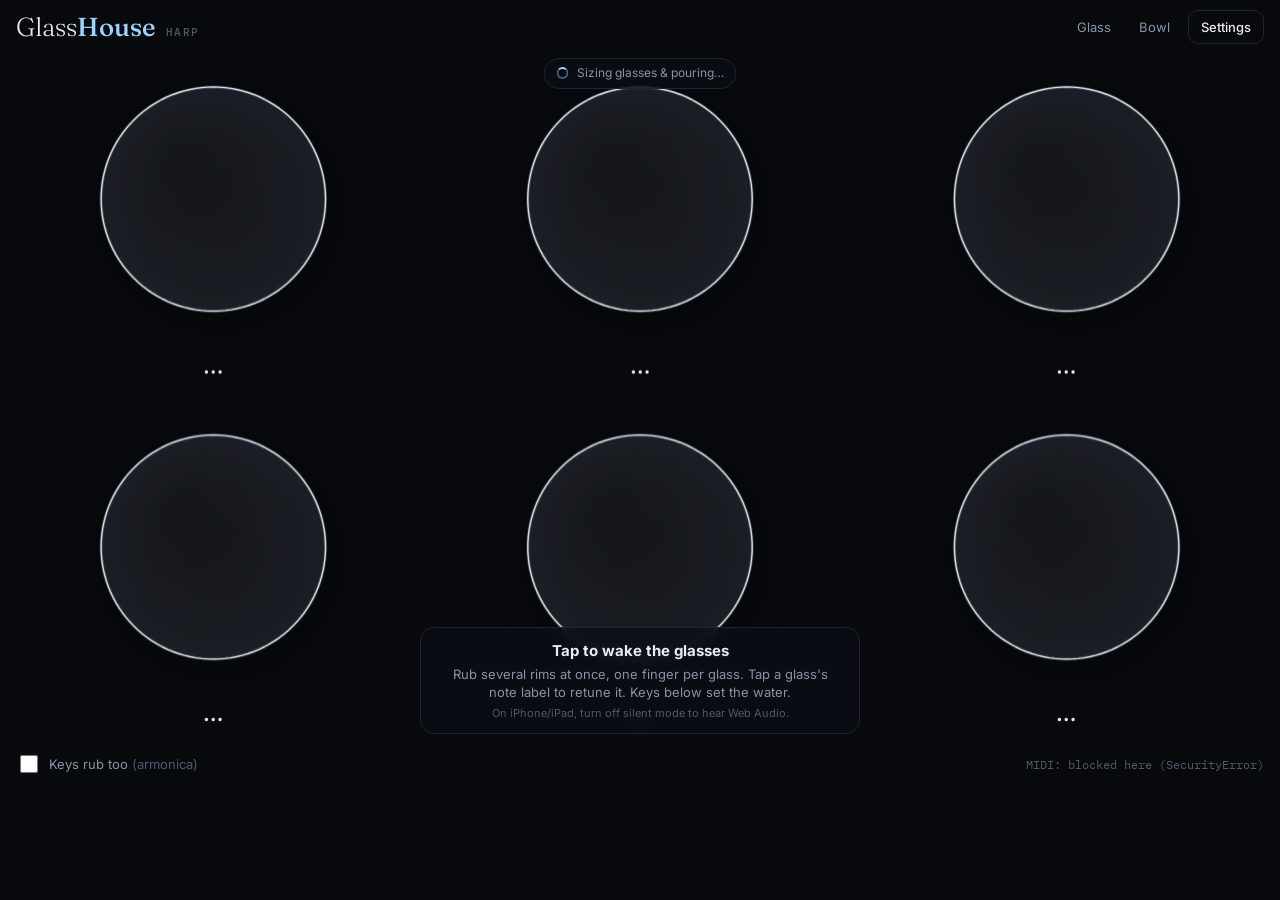
==== commit e0cb1fb9: "Bowl: physically modeled Himalayan singing bowl with puja contact/rattle, mallets, water; Glass/Bowl" ====
--- a/harp.html
+++ b/harp.html
@@ -62,7 +62,7 @@
   <header>
     <div class="brand"><h1>Glass<span>House</span></h1><span class="mode">harp</span></div>
     <nav>
-      <a href="index.html" class="solo">Solo glass</a>
+      <a href="index.html" class="solo">Glass</a><a href="bowl.html" class="solo">Bowl</a>
       <button id="settingsBtn" class="ghost">Settings</button>
     </nav>
   </header>
@@ -144,6 +144,17 @@
     wet:  { mu0: 0.60, d: 0.15, eps: 0.05, beta: 0.0, Dc: 2e-6, vAge: 0.002 },
     dry:  { mu0: 0.85, d: 0.03,  eps: 0.001, beta: 0.6, Dc: 2e-6, vAge: 0.002 },
     oily: { mu0: 0.22, d: 0.004, eps: 0.003, beta: 0.0, Dc: 2e-6, vAge: 0.002 },
+    // puja sticks on bronze (rubbing the outside wall just below the rim)
+    leather: { mu0: 0.55, d: 0.12, eps: 0.04, beta: 0.0, Dc: 2e-6, vAge: 0.002 },
+    wood:    { mu0: 0.38, d: 0.07, eps: 0.04, beta: 0.0, Dc: 2e-6, vAge: 0.002 },
+  };
+
+  // puja contact mechanics: unilateral radial contact (penalty spring-dashpot), stick mass held by the hand,
+  // tangential compliance of hand+stick. Leather is soft and lossy; bare wood is stiff, so it can lose
+  // contact on every cycle once the rim amplitude exceeds the static indentation -> the rattle.
+  const PUJA = {
+    leather: { kc: 4e4, cc: 12, ms: 0.03, ch: 3, mp: 0.004, kp: 6000, cp: 4 },
+    wood:    { kc: 4e5, cc: 6,  ms: 0.03, ch: 3, mp: 0.004, kp: 6000, cp: 4 },
   };
 
   // steady-state friction: logarithmic velocity weakening (rate-and-state form) + viscous term
@@ -162,6 +173,8 @@
       this.cc0 = 3.0; this.rough = 0.01; this.ridge = 4.5e-4; this.ridgePh = 0; this.nz = 0;
       // taps
       this.tapT = -1; this.tapDur = 4e-4; this.tapF = 0; this.tapTh = 0;
+      // exciter: 'finger' (on the rim top, constant normal force) or 'puja' (radial unilateral contact)
+      this.exc = 'finger'; this.side = 1; this.pj = PUJA.leather; this.y = 0; this.yd = 0; this.Fc = 0; this.contactCount = 0; this.FcAcc = 0;
       // mics: viewer is at the bottom of the screen (theta = +pi/2), mics +-25 deg
       this.mic = [Math.PI / 2 + 0.44, Math.PI / 2 - 0.44];
       this.gain = 1 / 0.25;                            // 0.25 Pa -> full scale
@@ -213,7 +226,7 @@
       if (f.FN != null) this.FN = f.FN;
       if (f.cond) this.fr = FINGER[f.cond] || FINGER.wet;
       if (f.down != null) {
-        if (f.down && !this.down) { this.mu = muSteady(this.fr, 0); this.theta = f.theta; this.thetaT = f.theta; this.omS = 0; this.xp = 0; this.vp = 0; }
+        if (f.down && !this.down) { this.mu = muSteady(this.fr, 0); this.seatPuja = true; this.theta = f.theta; this.thetaT = f.theta; this.omS = 0; this.xp = 0; this.vp = 0; }
         this.down = f.down;
       }
       if (f.theta != null) this.thetaT = f.theta;
@@ -226,7 +239,14 @@
       if (e < 3e-6) { if (e > 0) { this.q.fill(0); this.v.fill(0); } return true; }
       return false;
     }
-    tap(theta, force) { this.tapT = 0; this.tapTh = theta; this.tapF = force || 6; }
+    tap(theta, force, dur) { this.tapT = 0; this.tapTh = theta; this.tapF = force || 6; this.tapDur = dur || 4e-4; }
+    setExciter(e) {
+      if (e.kind) this.exc = e.kind;
+      if (e.side) this.side = e.side;
+      if (e.stick && PUJA[e.stick]) { this.pj = PUJA[e.stick]; this.fr = FINGER[e.stick]; }
+      if (this.exc === 'puja') { this.mp = this.pj.mp; this.kp = this.pj.kp; this.cp = this.pj.cp; }
+      else { this.mp = 3e-5; this.kp = 1000; this.cp = 1.5; }
+    }
     damp() { this.q.fill(0); this.v.fill(0); }
 
     // shape factors for oscillator k at angle th
@@ -265,8 +285,25 @@
             else { pT[k] = aT[k] * S; pR[k] = aR[k] * C; pA[k] = aA[k] * C; }
             vr += pR[k] * v[k]; va += pA[k] * v[k]; Y += pT[k] * pT[k];
           }
-          const cc = this.down ? this.cc0 * Math.sqrt(this.FN) : 0;
-          const Fr = -cc * vr, Fa = -cc * va;
+          let Fr, Fa, FNnow = this.FN;
+          if (this.exc === 'puja') {
+            let ur = 0; for (let k = 0; k < N; k++) ur += pR[k] * q[k];
+            const P = this.pj, sd = this.side;
+            let Fc = 0;
+            if (this.down) {
+              if (this.seatPuja) { this.y = ur - sd * this.FN / P.kc; this.yd = vr; this.seatPuja = false; }
+              const del = sd * (ur - this.y), deld = sd * (vr - this.yd);
+              if (del > 0) { Fc = P.kc * del + P.cc * deld; if (Fc < 0) Fc = 0; }
+              this.yd += dt * (sd * Fc - sd * this.FN - P.ch * this.yd) / P.ms; this.y += dt * this.yd;
+              if (Fc > 0) this.contactCount++;
+              this.FcAcc += Fc;
+            }
+            this.Fc = Fc; FNnow = Fc;
+            Fr = -sd * Fc; Fa = 0;
+          } else {
+            const cc = this.down ? this.cc0 * Math.sqrt(this.FN) : 0;
+            Fr = -cc * vr; Fa = -cc * va;
+          }
           let vg = 0;
           for (let k = 0; k < N; k++) {
             let Q = pR[k] * Fr + pA[k] * Fa;
@@ -276,7 +313,7 @@
           }
           // ---- friction (implicit)
           let F = 0;
-          if (this.down && this.FN > 0) {
+          if (this.down && FNnow > 0) {
             const mp = this.mp;
             const vpS = (this.vp + dt * (-this.kp * this.xp + this.cp * this.vb) / mp) / (1 + this.cp * dt / mp);
             const vrel = vpS - vg, Z = dt * (1 / mp + Y);
@@ -284,7 +321,7 @@
             this.ridgePh += Math.abs(this.vb) * dt / this.ridge;
             this.nz = 0.97 * this.nz + 0.03 * this.rand();
             const mod = 1 + this.rough * (0.6 * Math.sin(TAU * this.ridgePh) + 4 * this.nz);
-            const FN = this.FN, muNow = this.mu * mod;
+            const FN = FNnow, muNow = this.mu * mod;
             const Fs = vrel / Z;
             let vAfter;
             if (Math.abs(Fs) <= muNow * FN) { F = Fs; vAfter = 0; this.stickCount++; }
@@ -321,12 +358,13 @@
       for (let k = 0; k < N; k++) { amps[2 * k] = this.q[k]; amps[2 * k + 1] = this.v[k] / this.om[k]; }
       const prms = Math.sqrt(this.pAcc / Math.max(1, this.pN));
       const stick = this.stepCount ? this.stickCount / this.stepCount : 0;
-      this.pAcc = 0; this.pN = 0; this.stickCount = 0; this.stepCount = 0;
-      return { keys: this.keys.slice(), amps, theta: this.theta, down: this.down, prms, stick, vb: this.vb, alpha: this.alpha };
-    }
-  }
-
-  const api = { GlassVoice, FINGER };
+      const steps = this.pN * this.os, contact = this.down && steps ? this.contactCount / steps : 0, Fmean = steps ? this.FcAcc / steps : 0;
+      this.pAcc = 0; this.pN = 0; this.stickCount = 0; this.stepCount = 0; this.contactCount = 0; this.FcAcc = 0;
+      return { keys: this.keys.slice(), amps, theta: this.theta, down: this.down, prms, stick, vb: this.vb, alpha: this.alpha, contact, Fmean, y: this.y };
+    }
+  }
+
+  const api = { GlassVoice, FINGER, PUJA };
   if (typeof module !== 'undefined' && module.exports) module.exports = api; else root.GlassDSP = api;
 })(typeof globalThis !== 'undefined' ? globalThis : this);
 </script>
@@ -519,7 +557,7 @@
 
   // --------------------------------------------------------------- geometry
   // Midsurface meridian = cubic Bezier in (r, z) [mm], P0 at stem junction.
-  function makeGeometry(P, scale, tRim, tBase) {
+  function makeGeometry(P, scale, tRim, tBase, thickFn) {
     const S = scale * 1e-3;
     const p = P.map(q => [q[0] * S, q[1] * S]);
     function bz(t) {
@@ -545,7 +583,7 @@
       let t = Ts[lo] + (s - Ss[lo]) / (Ss[hi] - Ss[lo]) * (Ts[hi] - Ts[lo]);
       const b = bz(t); t += 0; return t;
     }
-    function thick(s) { const x = 1 - s / L; return tRim + (tBase - tRim) * x * x; }
+    function thick(s) { if (thickFn) return thickFn(s, L); const x = 1 - s / L; return tRim + (tBase - tRim) * x * x; }
     function at(s) {
       const b = bz(tOfS(s));
       const sig = Math.hypot(b.rt, b.zt), c = b.rt / sig, sn = b.zt / sig;
@@ -632,7 +670,7 @@
         }
       }
     }
-    const fixed = new Set(clamp ? [0, 2, 4, 5] : []);
+    const fixed = new Set(opts.bc === 'pole' ? [0, 2, 4] : clamp ? [0, 2, 4, 5] : []);   // pole: closed bowl bottom (u=v=w=0 on the axis for n>=2)
     const free = []; for (let i = 0; i < nd; i++) if (!fixed.has(i)) free.push(i);
     const Kr = mat(free.length, free.length), Mr = mat(free.length, free.length);
     for (let i = 0; i < free.length; i++) for (let j = 0; j < free.length; j++) { Kr[i][j] = K[free[i]][free[j]]; Mr[i][j] = M[free[i]][free[j]]; }
@@ -735,15 +773,26 @@
     leadCrystal: { name: 'Lead crystal (24–30% PbO)', E: 58e9, rho: 3050, nu: 0.23, eta: 2.5e-4 },
     sodaLime: { name: 'Soda-lime glass', E: 72e9, rho: 2500, nu: 0.22, eta: 1.0e-3 },
     borosilicate: { name: 'Borosilicate', E: 64e9, rho: 2230, nu: 0.20, eta: 5.0e-4 },
-    fusedQuartz: { name: 'Fused quartz', E: 72.5e9, rho: 2200, nu: 0.17, eta: 4.0e-6 },
+    fusedQuartz: { name: 'Fused quartz', E: 72.5e9, rho: 2200, nu: 0.17, eta: 4.0e-6, kind: 'both' },
+    bellBronze: { name: 'Bell bronze (≈78% Cu / 22% Sn)', E: 1.05e11, rho: 8700, nu: 0.34, eta: 2.0e-4, kind: 'bowl' },
+    himalayan: { name: 'Antique Himalayan alloy (measured E≈77 GPa)', E: 7.7e10, rho: 8890, nu: 0.34, eta: 3.0e-4, kind: 'bowl' },
+    brass: { name: 'Brass (machine-made)', E: 1.0e11, rho: 8500, nu: 0.34, eta: 8.0e-4, kind: 'bowl' },
   };
+  for (const k of ['leadCrystal', 'sodaLime', 'borosilicate']) MATERIALS[k].kind = 'glass';
   const SHAPES = {
     bordeaux: { name: 'Bordeaux', P: [[4.5, 0], [42, 0], [52, 62], [36, 102]] },
     burgundy: { name: 'Burgundy balloon', P: [[4.5, 0], [58, 0], [64, 70], [40, 100]] },
     tulip: { name: 'Tulip (flared rim)', P: [[4.5, 0], [40, 0], [26, 70], [38, 108]] },
     snifter: { name: 'Brandy snifter', P: [[4.5, 0], [62, 0], [70, 78], [31, 102]] },
     flute: { name: 'Champagne flute', P: [[3.5, 0], [18, 0], [27, 85], [25, 165]] },
+    // singing bowls: closed bottom (pole), free on a cushion, thickened rim lip; thickness in mm scales with size
+    thadobati: { name: 'Thadobati (straight wall, Ø18 cm)', kind: 'bowl', bc: 'pole', P: [[2, 0], [70, 0], [92, 20], [88, 75]], t: { wall: 2.6, base: 3.5, lip: 4.5, lipLen: 6 } },
+    jambati: { name: 'Jambati (large, heavy, Ø27 cm)', kind: 'bowl', bc: 'pole', P: [[2, 0], [95, 0], [150, 45], [135, 110]], t: { wall: 3.2, base: 4.5, lip: 5.5, lipLen: 8 } },
+    manipuri: { name: 'Manipuri (wide & shallow, Ø22 cm)', kind: 'bowl', bc: 'pole', P: [[2, 0], [80, 0], [115, 15], [108, 55]], t: { wall: 2.2, base: 3.2, lip: 3.6, lipLen: 5 } },
+    hand: { name: 'Small hand bowl (Ø12 cm)', kind: 'bowl', bc: 'pole', P: [[2, 0], [40, 0], [64, 25], [60, 55]], t: { wall: 2.0, base: 3.0, lip: 3.0, lipLen: 4 } },
+    crystal: { name: 'Frosted quartz crystal bowl (Ø25 cm)', kind: 'bowl', bc: 'pole', P: [[2, 0], [100, 0], [126, 8], [125, 180]], t: { wall: 6.0, base: 7.0, lip: 6.0, lipLen: 4 }, mat: 'fusedQuartz' },
   };
+  for (const k of ['bordeaux', 'burgundy', 'tulip', 'snifter', 'flute']) SHAPES[k].kind = 'glass';
   const AIR = { rho: 1.204, c: 343.2 };
   const WATER = { rho: 998, nu: 1.0e-6 };
 
@@ -752,9 +801,14 @@
   function buildGlass(cfg) {
     const shape = SHAPES[cfg.shape] || SHAPES.bordeaux, m = MATERIALS[cfg.material] || MATERIALS.leadCrystal;
     const tRim = cfg.tRim || 1.2e-3, tBase = tRim * (cfg.baseRatio || 2.4);
-    const geo = makeGeometry(shape.P, cfg.scale || 1, tRim, tBase);
+    let thickFn = null;
+    if (shape.t) {                                    // bowl: wall + thicker base + thickened lip, scaled with size
+      const T = shape.t, k = 1e-3 * (cfg.scale || 1) * (cfg.tScale || 1), lipLen = T.lipLen * 1e-3 * (cfg.scale || 1);
+      thickFn = (s, L) => k * (T.wall + (T.base - T.wall) * Math.pow(1 - s / L, 3) + (T.lip - T.wall) * Math.exp(-(L - s) / lipLen));
+    }
+    const geo = makeGeometry(shape.P, cfg.scale || 1, tRim, tBase, thickFn);
     const orders = cfg.orders || [2, 3, 4, 5, 6], byN = {};
-    for (const n of orders) byN[n] = shellModes(geo, m, n, { Ne: cfg.Ne || 36, nKeep: cfg.nKeep || 8 });
+    for (const n of orders) byN[n] = shellModes(geo, m, n, { Ne: cfg.Ne || 36, nKeep: cfg.nKeep || 8, bc: shape.bc });
     return { cfg, geo, mat: m, shape, byN, orders };
   }
 
@@ -782,7 +836,7 @@
         if (f > fmax) break;
         // fields of the wet mode at rim, waterline; radiation integral over outer surface
         const comb = s => { let U = 0, V = 0, W = 0; for (let i = 0; i < nm; i++) { modeAt(dry[i], s, fld); U += X[i] * fld.U; V += X[i] * fld.V; W += X[i] * fld.W; } return { U, V, W }; };
-        const rim = comb(geo.L), gR = geo.rim;
+        const sC = Math.max(0, geo.L - (opts.contactDepth || 0)), rim = comb(sC), gR = sC < geo.L ? geo.at(sC) : geo.rim;
         const rimR = rim.U * gR.c + rim.W * gR.sn, rimA = rim.U * gR.sn - rim.W * gR.c;
         const kAir = omega / AIR.c;
         let cRad = 0;
@@ -800,7 +854,7 @@
         let wl = 0; if (liq) { const F = comb(sH), g = geo.at(sH); wl = F.W * g.sn + F.U * g.c; }
         let shape = null;
         if (opts.shapes) { const NSH = 48; shape = new Float32Array(NSH + 1); for (let i = 0; i <= NSH; i++) { const F = comb(geo.L * i / NSH); shape[i] = F.W; } }
-        const zMat = m.eta / 2, zRad = cRad / (2 * omega), zVis = cVis / (2 * omega), zSup = 1.5e-5;
+        const zMat = m.eta / 2, zRad = cRad / (2 * omega), zVis = cVis / (2 * omega), zSup = glass.shape.bc === 'pole' ? 4e-5 : 1.5e-5;     // bowl on a cushion vs. glass on its foot
         const zeta = zMat + zRad + zVis + zSup;
         out.push({
           key: n + ':' + j, n, m: j, f, omega, fDry: dryOmega[j] / (2 * Math.PI),
@@ -811,7 +865,7 @@
         count++;
       }
     }
-    return { modes: out.sort((a, b) => a.f - b.f), h, volume: vol, sH, fill };
+    return { modes: out.sort((a, b) => a.f - b.f), h, volume: vol, sH, fill, contactS: Math.max(0, geo.L - (opts.contactDepth || 0)) };
   }
 
   // quick profile sampler for drawing (mm)
